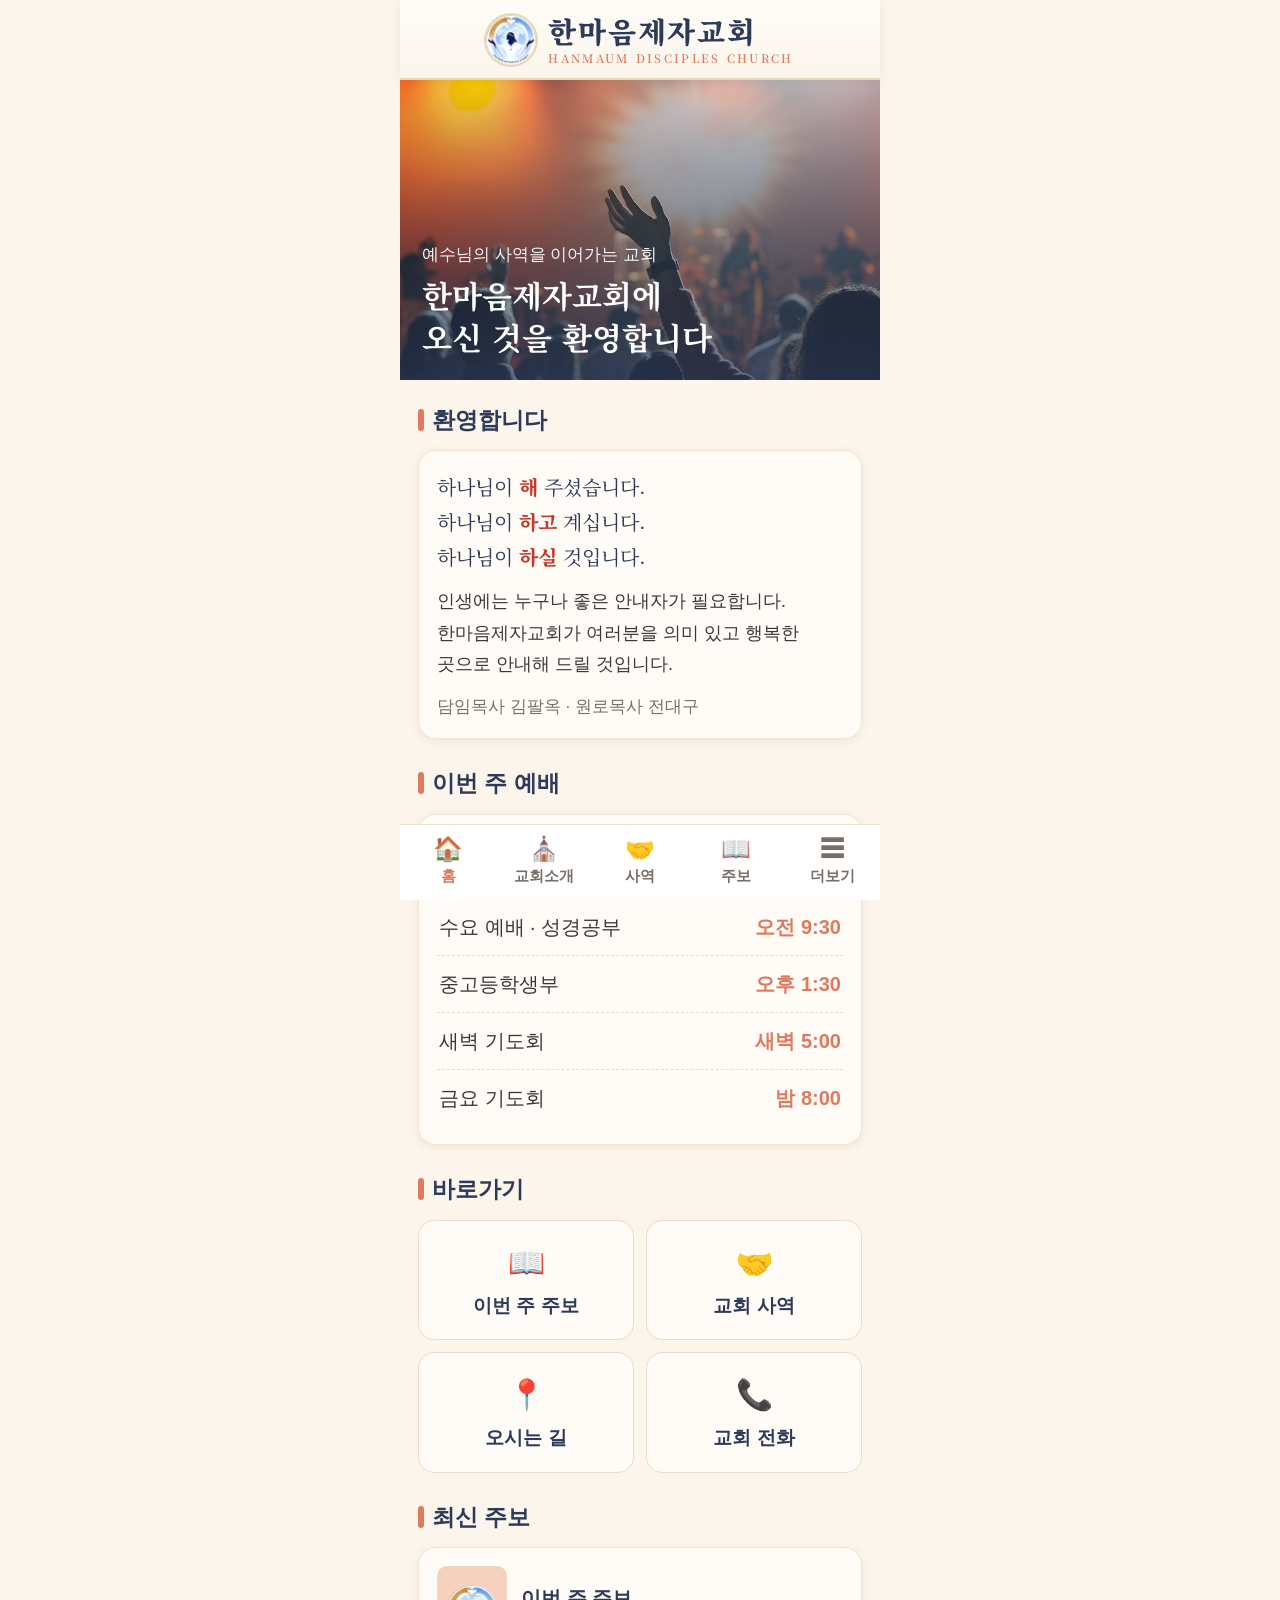
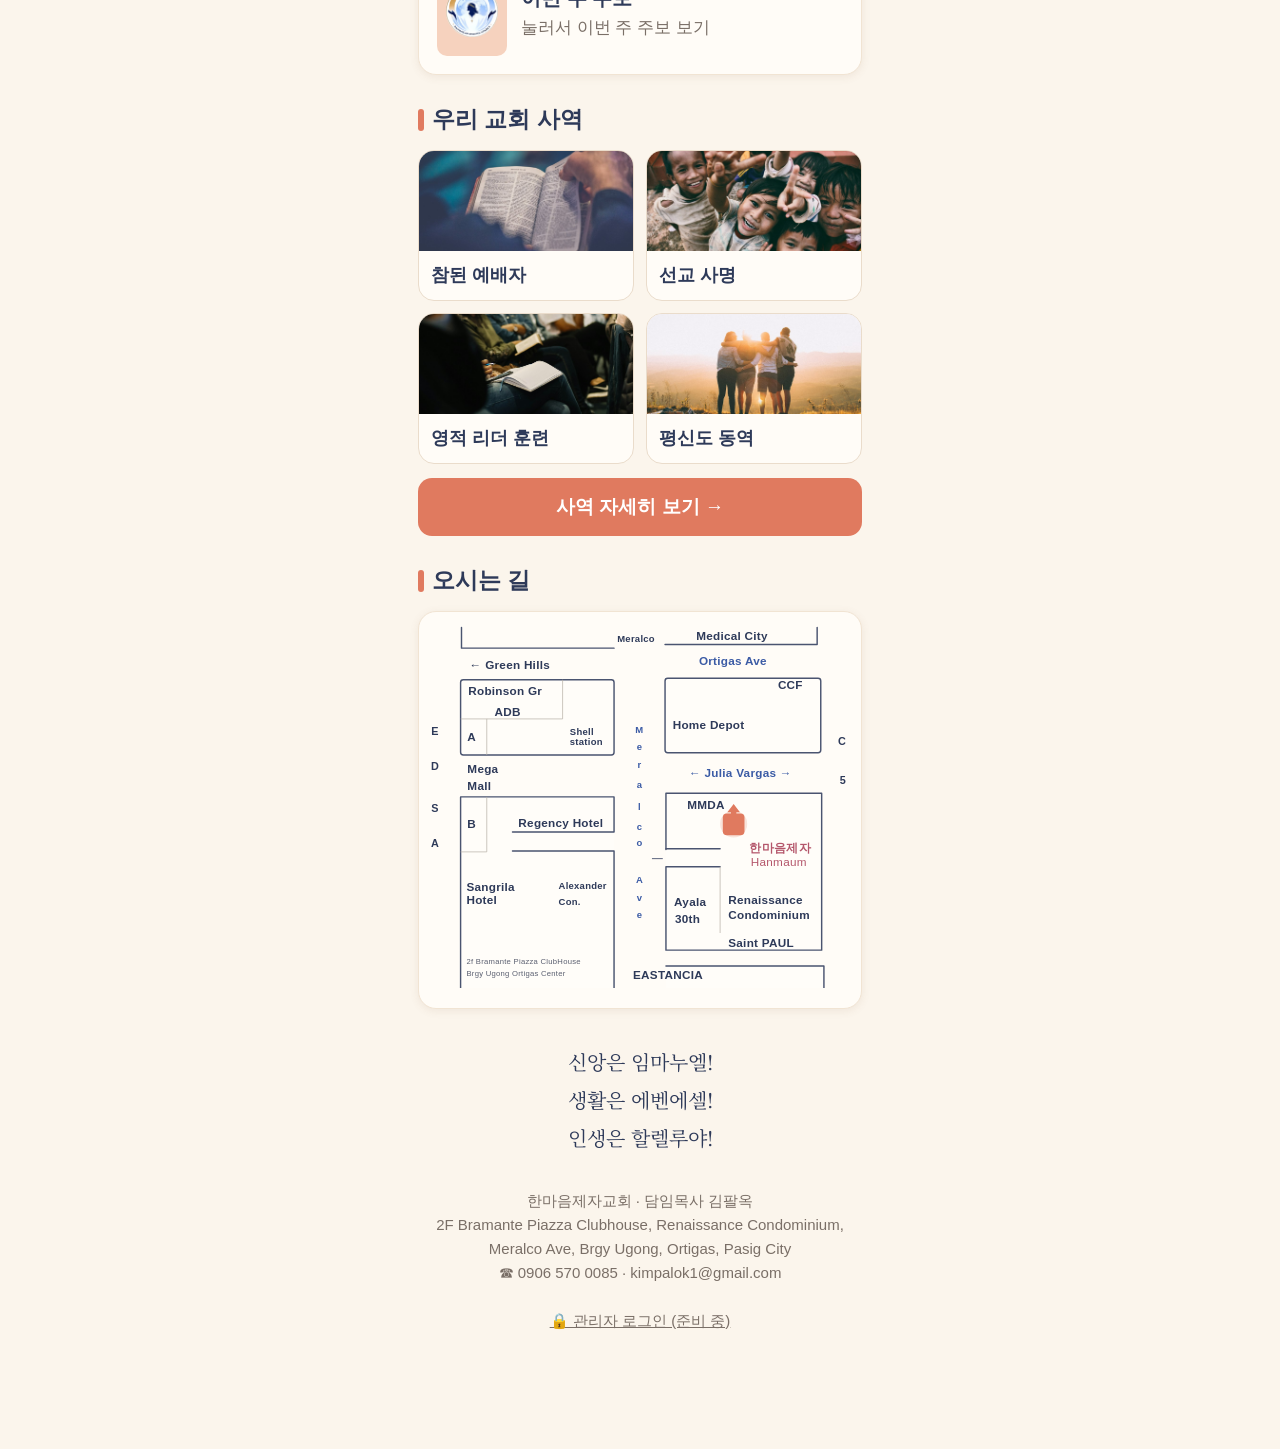
==== index.html @ 730ce9f8 "Refine header title: Noto Serif KR, larger, English subtitle, aligned logo" ====
<!DOCTYPE html><html lang="ko"><head><meta charset="utf-8"><meta name="viewport" content="width=device-width,initial-scale=1"><title>한마음제자교회</title><meta property="og:type" content="website"><meta property="og:title" content="한마음제자교회"><meta property="og:description" content="한마음제자교회 예배·사역 안내 (Ortigas, Pasig City)"><meta property="og:image" content="https://chamegirl0808-maker.github.io/hanmaum-church-app/img/hero.jpg"><meta property="og:url" content="https://chamegirl0808-maker.github.io/hanmaum-church-app/index.html"><link rel="preconnect" href="https://fonts.googleapis.com"><link rel="preconnect" href="https://fonts.gstatic.com" crossorigin><link rel="stylesheet" href="https://fonts.googleapis.com/css2?family=Noto+Serif+KR:wght@600;700;900&display=swap"><link rel="stylesheet" href="style.css"><script src="photos.js"></script></head><body><header class="top"><a class="brand" href="index.html"><img data-photo="logo" alt=""><span class="bt"><b>한마음제자교회</b><small>HANMAUM DISCIPLES CHURCH</small></span></a></header>
<div class="hero" data-photo="hero"><div class="t"><small>예수님의 사역을 이어가는 교회</small><h1 class="serif">한마음제자교회에<br>오신 것을 환영합니다</h1></div></div>
<section id="about"><h2>환영합니다</h2><div class="card vision">
<p class="serif">하나님이 <span class="accent">해</span> 주셨습니다.<br>하나님이 <span class="accent">하고</span> 계십니다.<br>하나님이 <span class="accent">하실</span> 것입니다.</p>
<p style="margin-top:12px;font-size:18px;color:var(--char)">인생에는 누구나 좋은 안내자가 필요합니다. 한마음제자교회가 여러분을 의미 있고 행복한 곳으로 안내해 드릴 것입니다.</p>
<div class="who">담임목사 김팔옥 · 원로목사 전대구</div></div></section>
<section><h2>이번 주 예배</h2><div class="card times">
<div class="row main"><span>주일 낮 예배</span><b>오전 10:50</b></div>
<div class="row"><span>수요 예배 · 성경공부</span><b>오전 9:30</b></div>
<div class="row"><span>중고등학생부</span><b>오후 1:30</b></div>
<div class="row"><span>새벽 기도회</span><b>새벽 5:00</b></div>
<div class="row"><span>금요 기도회</span><b>밤 8:00</b></div></div></section>
<section><h2>바로가기</h2><div class="quick">
<a href="jubo.html"><span>📖</span>이번 주 주보</a><a href="ministry.html"><span>🤝</span>교회 사역</a>
<a href="directions.html"><span>📍</span>오시는 길</a><a href="tel:09065700085"><span>📞</span>교회 전화</a></div></section>
<section id="bulletin"><h2>최신 주보</h2><a class="card bul" href="jubo.html"><div class="ic"><img data-photo="logo" alt=""></div><div>
<h3 id="bulT">이번 주 주보</h3><p id="bulS">눌러서 이번 주 주보 보기</p></div></a></section>
<section><h2>우리 교회 사역</h2><div class="mprev">
<a href="ministry.html#m1"><div class="ph" data-photo="worship"></div><b>참된 예배자</b></a>
<a href="ministry.html#m2"><div class="ph" data-photo="mission"></div><b>선교 사명</b></a>
<a href="ministry.html#m3"><div class="ph" data-photo="leader"></div><b>영적 리더 훈련</b></a>
<a href="ministry.html#m4"><div class="ph" data-photo="together"></div><b>평신도 동역</b></a></div>
<a class="btn" href="ministry.html">사역 자세히 보기 →</a></section>
<section id="map"><h2>오시는 길</h2><div class="card" style="padding:10px"><img data-photo="map" alt="약도" style="width:100%;border-radius:10px"></div></section>
<section><div class="motto serif">신앙은 임마누엘!<br>생활은 에벤에셀!<br>인생은 할렐루야!</div></section>
<div class="foot" id="more">한마음제자교회 · 담임목사 김팔옥<br>2F Bramante Piazza Clubhouse, Renaissance Condominium,<br>Meralco Ave, Brgy Ugong, Ortigas, Pasig City<br>☎ 0906 570 0085 · kimpalok1@gmail.com<br><br><a href="#">🔒 관리자 로그인 (준비 중)</a></div>
<nav class="tab"><a href="index.html" class="on"><span>🏠</span>홈</a><a href="index.html#about" class="A"><span>⛪</span>교회소개</a><a href="ministry.html" class="M"><span>🤝</span>사역</a><a href="jubo.html" class="B"><span>📖</span>주보</a><a href="#more" class="X"><span>☰</span>더보기</a></nav>
<script src="jubo-loader.js"></script><script>loadLatestJubo().then(function(r){document.getElementById("bulT").textContent=juboTitle(r.date);var o=(r.jubo.order||[]).filter(function(x){return x.name=="설교"})[0],t=o&&juboClean(o.mid);document.getElementById("bulS").textContent=(r.jubo.issue||"")+(t?" · 설교: "+t:"");}).catch(function(){});</script>
</body></html>
---- style.css ----
:root{--cream:#FBF5EC;--cream2:#F6EBDD;--card:#FFFCF7;--peach:#F6D2BE;--peach-l:#FCE9DE;--coral:#E07A5F;--gold:#C29D5F;--gold-l:#E8D6B4;--navy:#2E3A59;--char:#3D3836;--mute:#7A6F67;--line:#EADCCB}
*{box-sizing:border-box;margin:0;padding:0}
body{font-family:'Pretendard','Noto Sans KR','Noto Sans CJK KR',sans-serif;background:var(--cream);color:var(--char);font-size:19px;line-height:1.6;word-break:keep-all;max-width:480px;margin:0 auto;padding-bottom:96px}
.serif{font-family:'Noto Serif KR','Noto Serif CJK KR',serif}
header.top{display:flex;align-items:center;justify-content:center;padding:14px 16px 12px;background:linear-gradient(180deg,#FFFCF7,var(--cream));position:sticky;top:0;z-index:5;border-bottom:2px solid var(--gold-l);box-shadow:0 2px 10px rgba(46,58,89,.07)}
header.top .brand{display:flex;align-items:center;gap:12px;text-decoration:none;color:inherit}
header.top img{width:50px;height:50px;flex:none;border-radius:50%;background:#fff;box-shadow:0 0 0 2px var(--gold-l)}
header.top .bt{display:flex;flex-direction:column;line-height:1.15}
header.top b{font-size:29px;font-weight:900;color:var(--navy);font-family:'Noto Serif KR','Noto Serif CJK KR',serif;letter-spacing:.06em;text-shadow:0 1px 0 #fff}
header.top small{margin-top:5px;font-size:11.5px;font-weight:600;letter-spacing:.2em;color:var(--coral);font-family:'Noto Serif KR',serif;white-space:nowrap}
.hero{height:300px;background-size:cover;background-position:center;position:relative}
.hero:after{content:"";position:absolute;inset:0;background:linear-gradient(180deg,rgba(46,58,89,.05),rgba(46,58,89,.72))}
.hero .t{position:absolute;left:22px;right:22px;bottom:22px;color:#fff;z-index:1}
.hero .t small{font-size:17px;opacity:.95}
.hero .t h1{font-size:31px;line-height:1.35;margin-top:4px}
section{padding:22px 18px 4px}
h2{font-size:23px;color:var(--navy);margin-bottom:12px;display:flex;align-items:center;gap:8px}
h2:before{content:"";width:6px;height:22px;border-radius:3px;background:var(--coral)}
.card{background:var(--card);border:1px solid #F1E4D3;border-radius:18px;box-shadow:0 2px 8px rgba(140,100,70,.10);padding:18px}
.vision p{font-size:20px;line-height:1.75;color:var(--navy)}
.vision .who{margin-top:12px;font-size:17px;color:var(--mute)}
.times .row{display:flex;justify-content:space-between;padding:12px 2px;border-bottom:1px dashed var(--line);font-size:20px}
.times .row:last-child{border:0}.times .row b{color:var(--coral)}
.times .main{background:var(--peach-l);border-radius:12px;padding:14px;margin:-4px -4px 6px;font-size:22px}
.quick{display:grid;grid-template-columns:1fr 1fr;gap:12px}
.quick a{background:var(--card);border:1px solid var(--line);border-radius:16px;padding:18px 10px;text-align:center;text-decoration:none;color:var(--navy);font-size:19px;font-weight:700}
.quick a span{display:block;font-size:30px;margin-bottom:4px}
.bul{display:flex;gap:14px;align-items:center;text-decoration:none;color:inherit}
.bul .ic{width:70px;height:90px;border-radius:10px;background:var(--peach);display:flex;align-items:center;justify-content:center;flex-shrink:0}
.bul .ic img{width:52px}
.bul h3{font-size:20px;color:var(--navy)} .bul p{font-size:17px;color:var(--mute)}
.mprev{display:grid;grid-template-columns:1fr 1fr;gap:12px}
.mprev a{border-radius:16px;overflow:hidden;background:var(--card);border:1px solid var(--line);text-decoration:none;color:var(--navy)}
.mprev .ph{height:100px;background-size:cover;background-position:center}
.mprev b{display:block;padding:10px 12px;font-size:18px}
.btn{display:block;text-align:center;margin-top:14px;padding:14px;border-radius:14px;background:var(--coral);color:#fff;text-decoration:none;font-weight:700;font-size:19px}
.mcard{padding:0;overflow:hidden;margin-bottom:18px}
.mcard .ph{height:190px;background-size:cover;background-position:center}
.mcard .bd{padding:18px}
.mcard .no{color:var(--coral);font-weight:700;font-size:16px;letter-spacing:.08em}
.mcard h3{font-size:24px;color:var(--navy);margin:2px 0 4px}
.mcard .verse{font-size:16px;color:var(--gold);font-weight:700}
.mcard p{margin-top:10px;font-size:19px}
.tags{display:flex;flex-wrap:wrap;gap:8px;margin-top:12px}
.tags span{background:var(--peach-l);color:#B5563D;border:1px solid var(--peach);border-radius:30px;padding:5px 14px;font-size:17px;font-weight:700}
.motto{text-align:center;color:var(--navy);font-size:20px;line-height:1.9;padding:8px 0}
.foot{padding:20px 18px;text-align:center;font-size:15px;color:var(--mute)}
.foot a{color:var(--mute)}
nav.tab{position:fixed;bottom:0;left:50%;transform:translateX(-50%);width:100%;max-width:480px;display:flex;background:#fff;border-top:1px solid var(--line);padding:8px 0 12px;z-index:9}
nav.tab a{flex:1;text-align:center;text-decoration:none;color:var(--mute);font-size:15px;font-weight:700}
nav.tab a span{display:block;font-size:24px;line-height:1.3}
nav.tab a.on{color:var(--coral)}

.accent{color:#c0392b;font-weight:800}
.tags .chip{display:inline-flex;align-items:center;gap:6px;background:var(--peach-l);color:#A84A32;border:1.5px solid var(--coral);border-radius:30px;padding:9px 14px 9px 16px;font-size:18px;font-weight:700;text-decoration:none;box-shadow:0 2px 0 rgba(224,122,95,.25);min-height:44px}
.tags .chip i{font-style:normal;font-size:22px;line-height:1;color:var(--coral)}
.tags .chip:active{background:var(--peach)}
.phero{height:250px;background-size:cover;background-position:center}
.pdet{padding:18px}
.pdet h1{font-size:30px;color:var(--navy);margin:4px 0 14px;line-height:1.3}
.pmin{display:inline-block;color:var(--coral);font-weight:700;font-size:17px;text-decoration:none}
.pdet .card{margin-bottom:14px}.pdet .card p{font-size:20px;line-height:1.75}
.pnote{margin-top:12px;padding-top:12px;border-top:1px dashed var(--line);font-size:18px!important;color:var(--mute)}
.pverse{display:flex;justify-content:space-between;align-items:center;background:var(--peach-l)!important}.pverse b{color:var(--navy)}.pverse span{color:var(--gold);font-weight:700;font-size:19px}
.gal{display:grid;grid-template-columns:1fr 1fr;gap:10px;margin-bottom:16px}.gal img{width:100%;height:140px;object-fit:cover;border-radius:14px}
.back{display:inline-block;color:var(--navy);font-weight:700;font-size:18px;text-decoration:none;padding:8px 0;margin-bottom:6px}
.back.big,.gmap{display:block;text-align:center;background:var(--coral);color:#fff;border-radius:16px;padding:16px;font-size:20px;font-weight:700;text-decoration:none;margin:10px 0}
.gmap.tel{background:var(--navy)}
.addr b{color:var(--coral)}.addr p{font-size:18px;margin-top:4px}
.gframe{width:100%;height:260px;border:0;border-radius:16px;margin:6px 0}
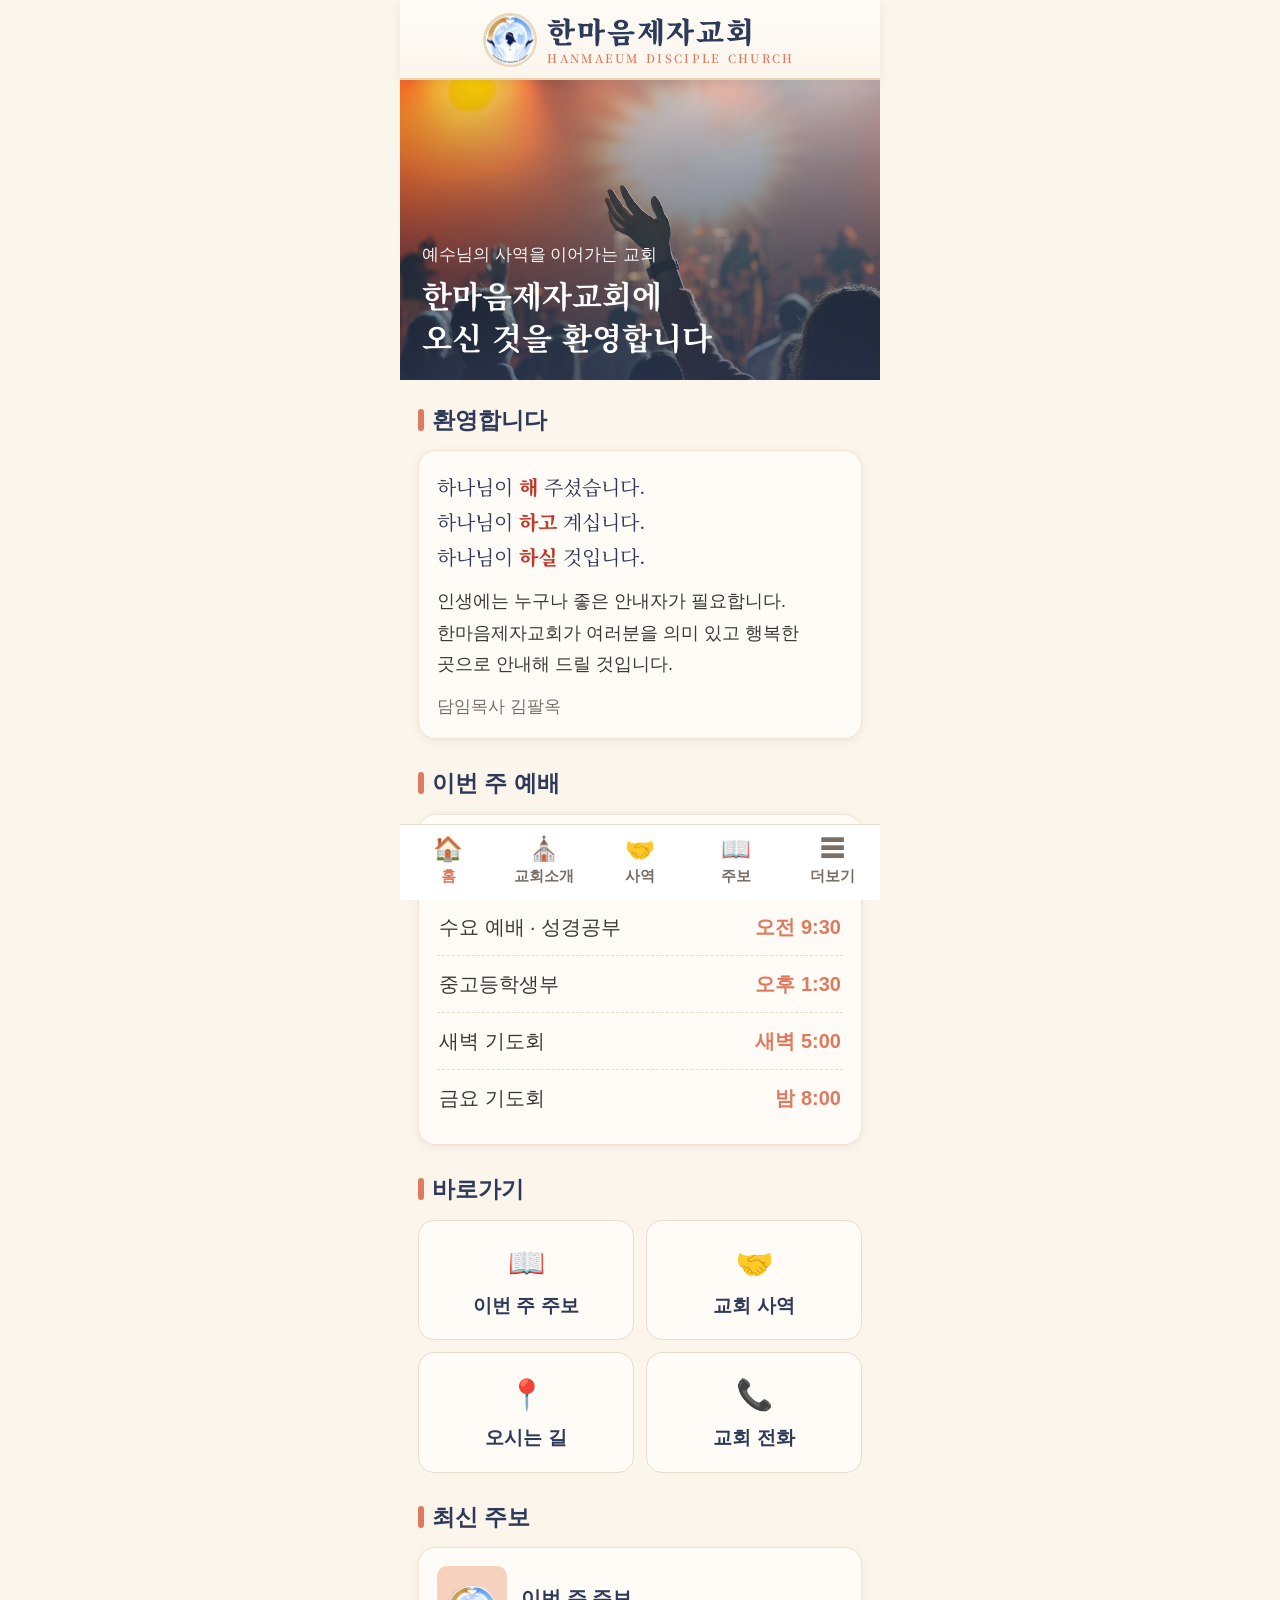
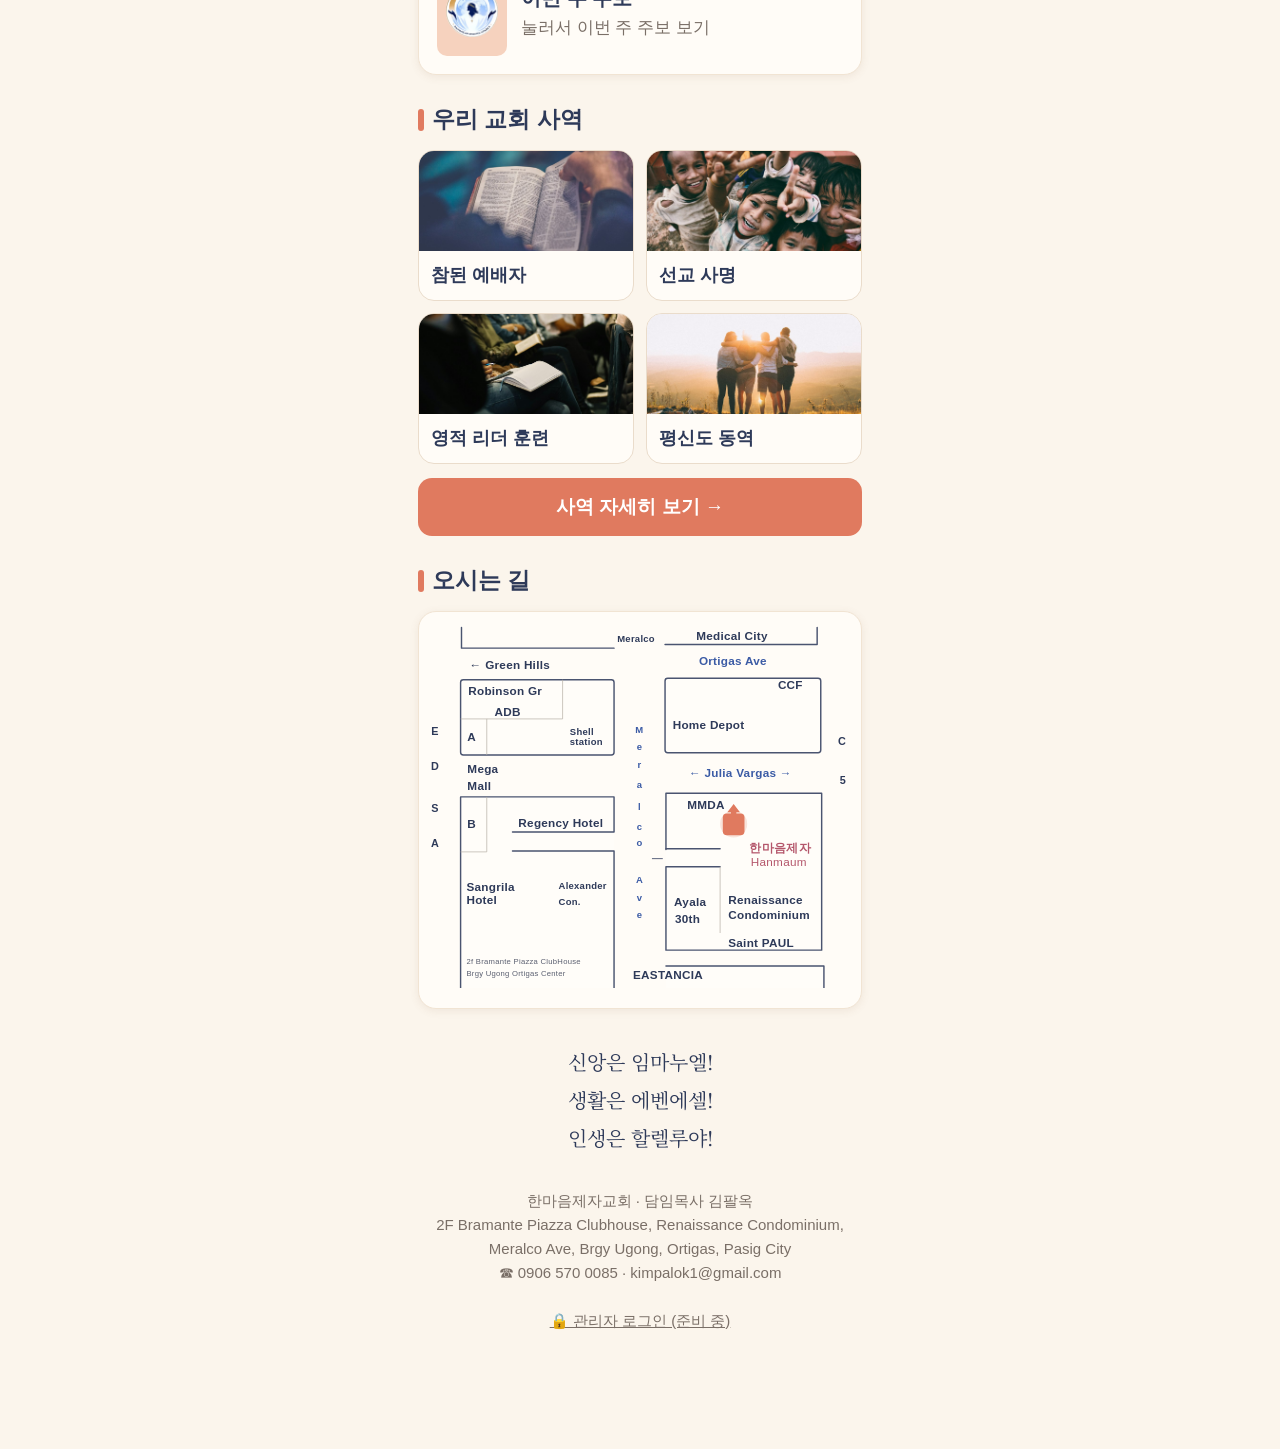
==== commit 60d5bfe1: "오시는 길: 주보 약도·주소·차량 운행 반영, 영문 교회명 주보와 통일, 원로목사 표시 제거" ====
--- a/index.html
+++ b/index.html
@@ -1,9 +1,9 @@
-<!DOCTYPE html><html lang="ko"><head><meta charset="utf-8"><meta name="viewport" content="width=device-width,initial-scale=1"><title>한마음제자교회</title><meta property="og:type" content="website"><meta property="og:title" content="한마음제자교회"><meta property="og:description" content="한마음제자교회 예배·사역 안내 (Ortigas, Pasig City)"><meta property="og:image" content="https://chamegirl0808-maker.github.io/hanmaum-church-app/img/hero.jpg"><meta property="og:url" content="https://chamegirl0808-maker.github.io/hanmaum-church-app/index.html"><link rel="preconnect" href="https://fonts.googleapis.com"><link rel="preconnect" href="https://fonts.gstatic.com" crossorigin><link rel="stylesheet" href="https://fonts.googleapis.com/css2?family=Noto+Serif+KR:wght@600;700;900&display=swap"><link rel="stylesheet" href="style.css"><script src="photos.js"></script></head><body><header class="top"><a class="brand" href="index.html"><img data-photo="logo" alt=""><span class="bt"><b>한마음제자교회</b><small>HANMAUM DISCIPLES CHURCH</small></span></a></header>
+<!DOCTYPE html><html lang="ko"><head><meta charset="utf-8"><meta name="viewport" content="width=device-width,initial-scale=1"><title>한마음제자교회</title><meta property="og:type" content="website"><meta property="og:title" content="한마음제자교회"><meta property="og:description" content="한마음제자교회 예배·사역 안내 (Ortigas, Pasig City)"><meta property="og:image" content="https://chamegirl0808-maker.github.io/hanmaum-church-app/img/hero.jpg"><meta property="og:url" content="https://chamegirl0808-maker.github.io/hanmaum-church-app/index.html"><link rel="preconnect" href="https://fonts.googleapis.com"><link rel="preconnect" href="https://fonts.gstatic.com" crossorigin><link rel="stylesheet" href="https://fonts.googleapis.com/css2?family=Noto+Serif+KR:wght@600;700;900&display=swap"><link rel="stylesheet" href="style.css"><script src="photos.js"></script></head><body><header class="top"><a class="brand" href="index.html"><img data-photo="logo" alt=""><span class="bt"><b>한마음제자교회</b><small>HANMAEUM DISCIPLE CHURCH</small></span></a></header>
 <div class="hero" data-photo="hero"><div class="t"><small>예수님의 사역을 이어가는 교회</small><h1 class="serif">한마음제자교회에<br>오신 것을 환영합니다</h1></div></div>
 <section id="about"><h2>환영합니다</h2><div class="card vision">
 <p class="serif">하나님이 <span class="accent">해</span> 주셨습니다.<br>하나님이 <span class="accent">하고</span> 계십니다.<br>하나님이 <span class="accent">하실</span> 것입니다.</p>
 <p style="margin-top:12px;font-size:18px;color:var(--char)">인생에는 누구나 좋은 안내자가 필요합니다. 한마음제자교회가 여러분을 의미 있고 행복한 곳으로 안내해 드릴 것입니다.</p>
-<div class="who">담임목사 김팔옥 · 원로목사 전대구</div></div></section>
+<div class="who">담임목사 김팔옥</div></div></section>
 <section><h2>이번 주 예배</h2><div class="card times">
 <div class="row main"><span>주일 낮 예배</span><b>오전 10:50</b></div>
 <div class="row"><span>수요 예배 · 성경공부</span><b>오전 9:30</b></div>
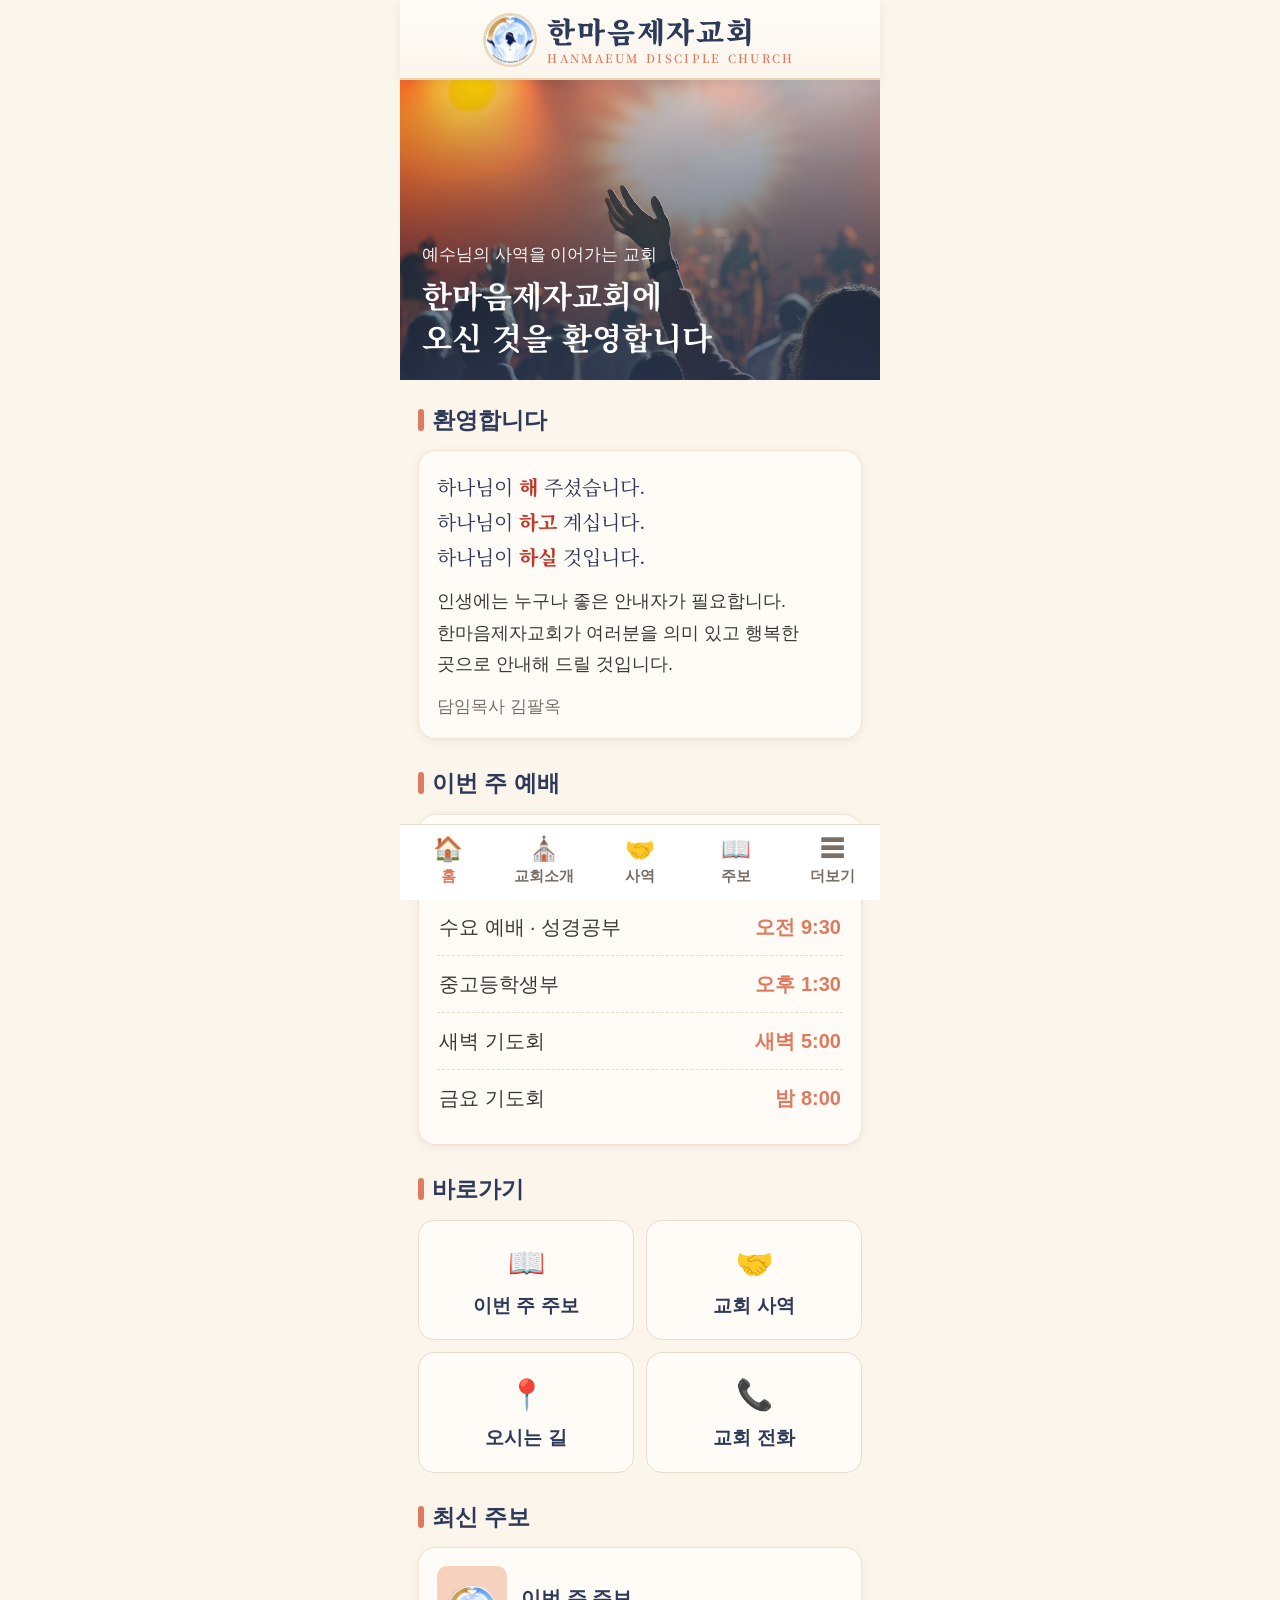
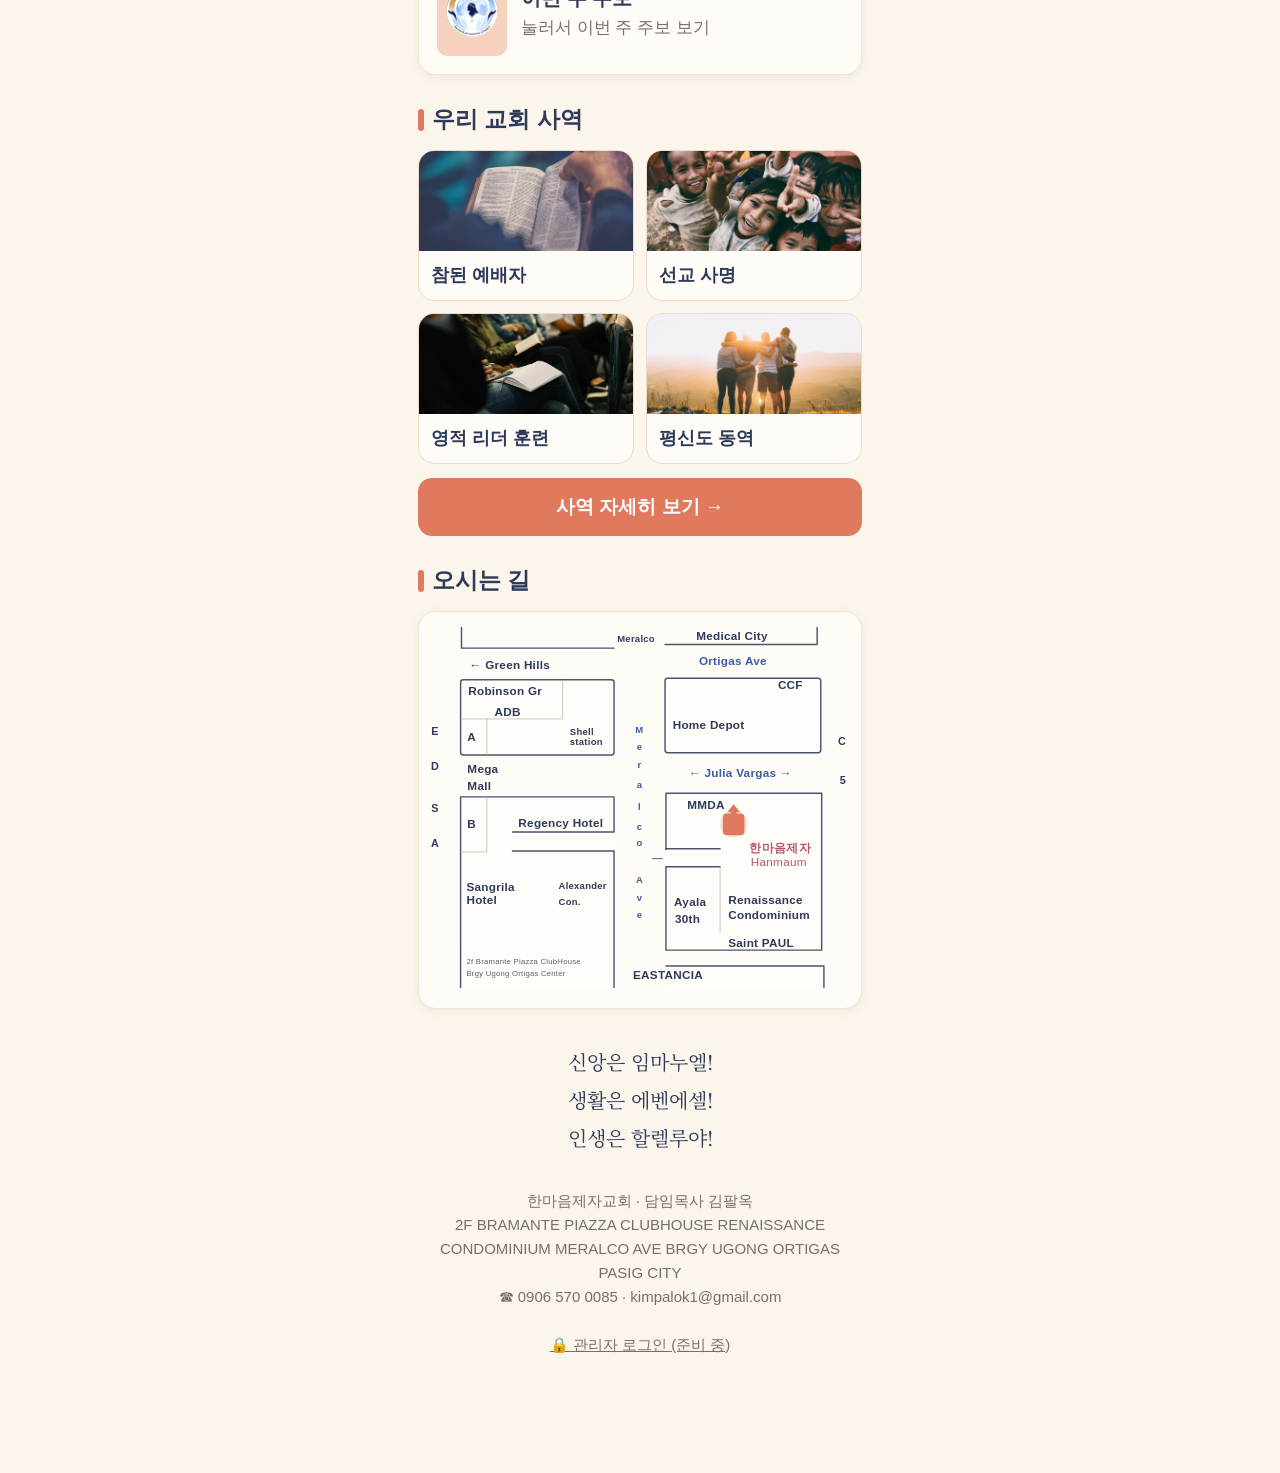
==== commit dc07c69f: "주소 고정: 주보 church.js 주소 전환 로직 제거, 푸터 주소 원문 그대로" ====
--- a/index.html
+++ b/index.html
@@ -23,7 +23,7 @@
 <a class="btn" href="ministry.html">사역 자세히 보기 →</a></section>
 <section id="map"><h2>오시는 길</h2><div class="card" style="padding:10px"><img data-photo="map" alt="약도" style="width:100%;border-radius:10px"></div></section>
 <section><div class="motto serif">신앙은 임마누엘!<br>생활은 에벤에셀!<br>인생은 할렐루야!</div></section>
-<div class="foot" id="more">한마음제자교회 · 담임목사 김팔옥<br>2F Bramante Piazza Clubhouse, Renaissance Condominium,<br>Meralco Ave, Brgy Ugong, Ortigas, Pasig City<br>☎ 0906 570 0085 · kimpalok1@gmail.com<br><br><a href="#">🔒 관리자 로그인 (준비 중)</a></div>
+<div class="foot" id="more">한마음제자교회 · 담임목사 김팔옥<br>2F BRAMANTE PIAZZA CLUBHOUSE RENAISSANCE CONDOMINIUM MERALCO AVE BRGY UGONG ORTIGAS PASIG CITY<br>☎ 0906 570 0085 · kimpalok1@gmail.com<br><br><a href="#">🔒 관리자 로그인 (준비 중)</a></div>
 <nav class="tab"><a href="index.html" class="on"><span>🏠</span>홈</a><a href="index.html#about" class="A"><span>⛪</span>교회소개</a><a href="ministry.html" class="M"><span>🤝</span>사역</a><a href="jubo.html" class="B"><span>📖</span>주보</a><a href="#more" class="X"><span>☰</span>더보기</a></nav>
 <script src="jubo-loader.js"></script><script>loadLatestJubo().then(function(r){document.getElementById("bulT").textContent=juboTitle(r.date);var o=(r.jubo.order||[]).filter(function(x){return x.name=="설교"})[0],t=o&&juboClean(o.mid);document.getElementById("bulS").textContent=(r.jubo.issue||"")+(t?" · 설교: "+t:"");}).catch(function(){});</script>
 </body></html>
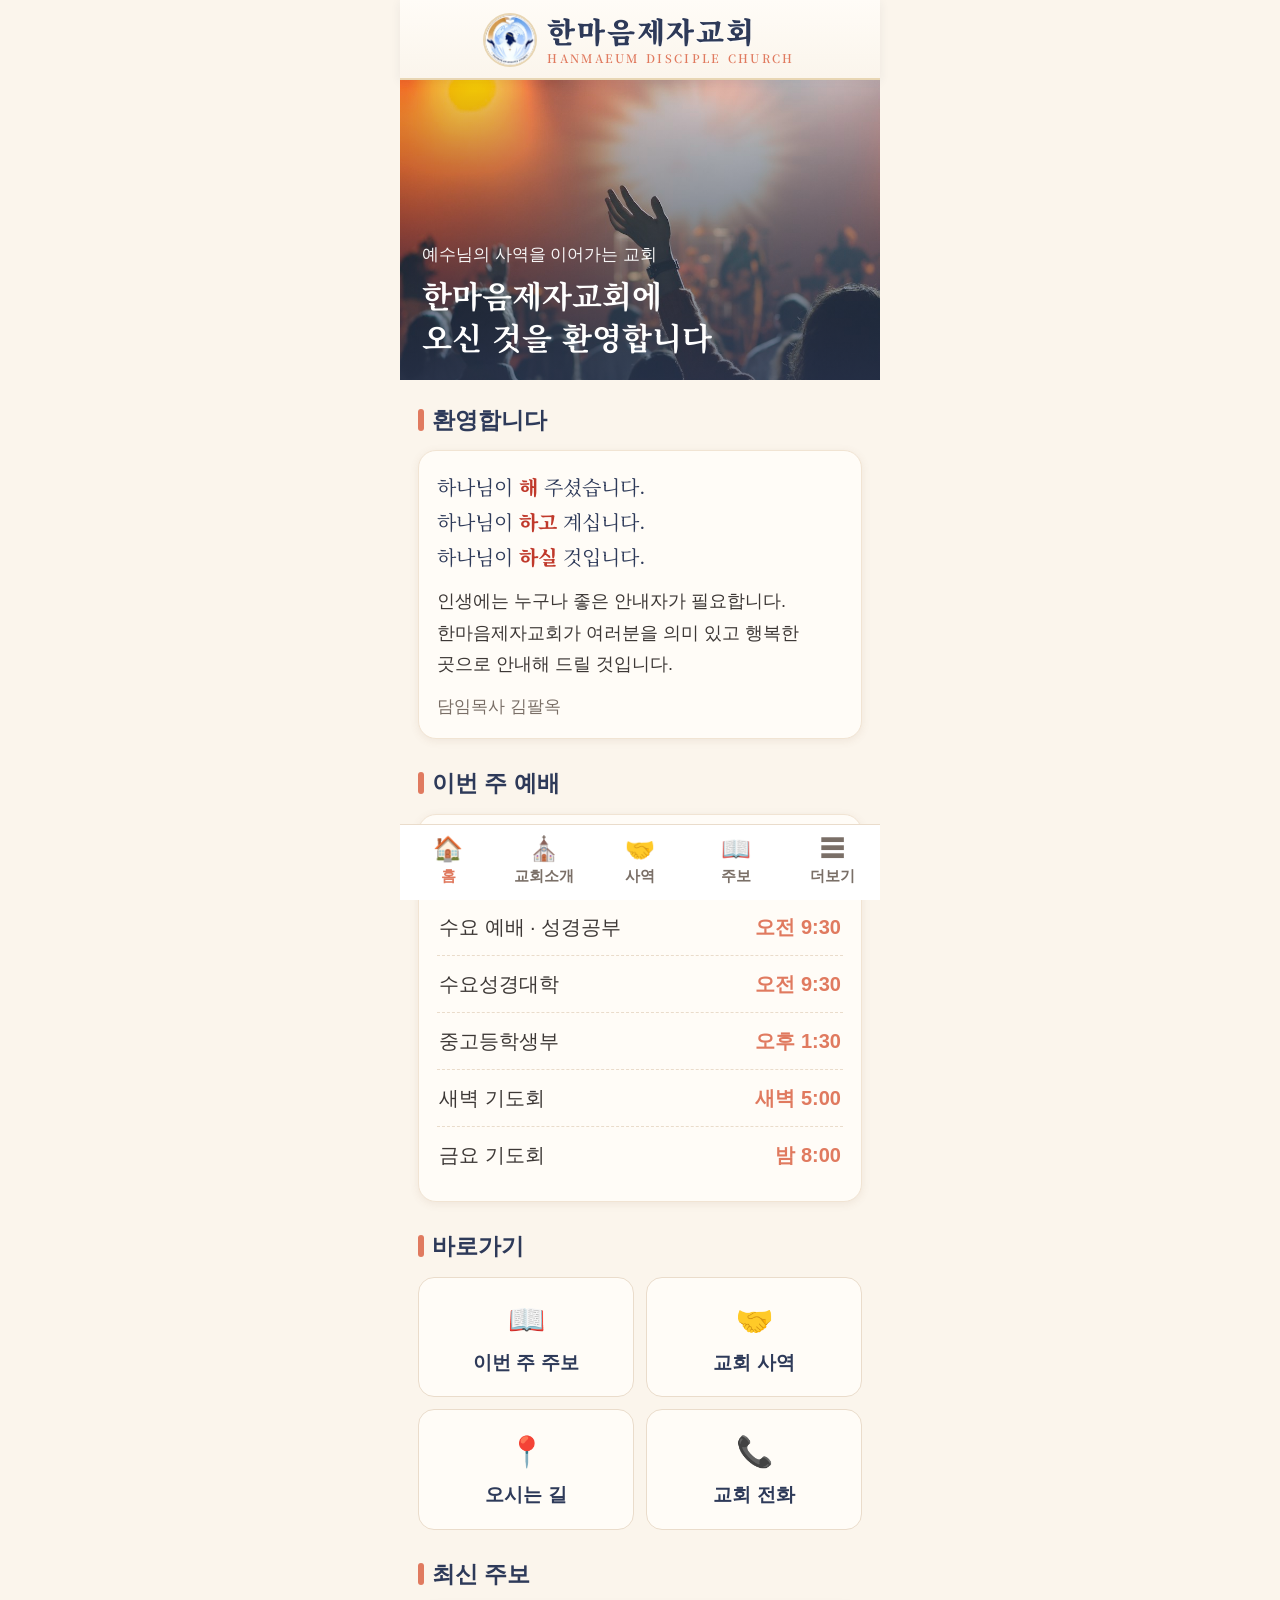
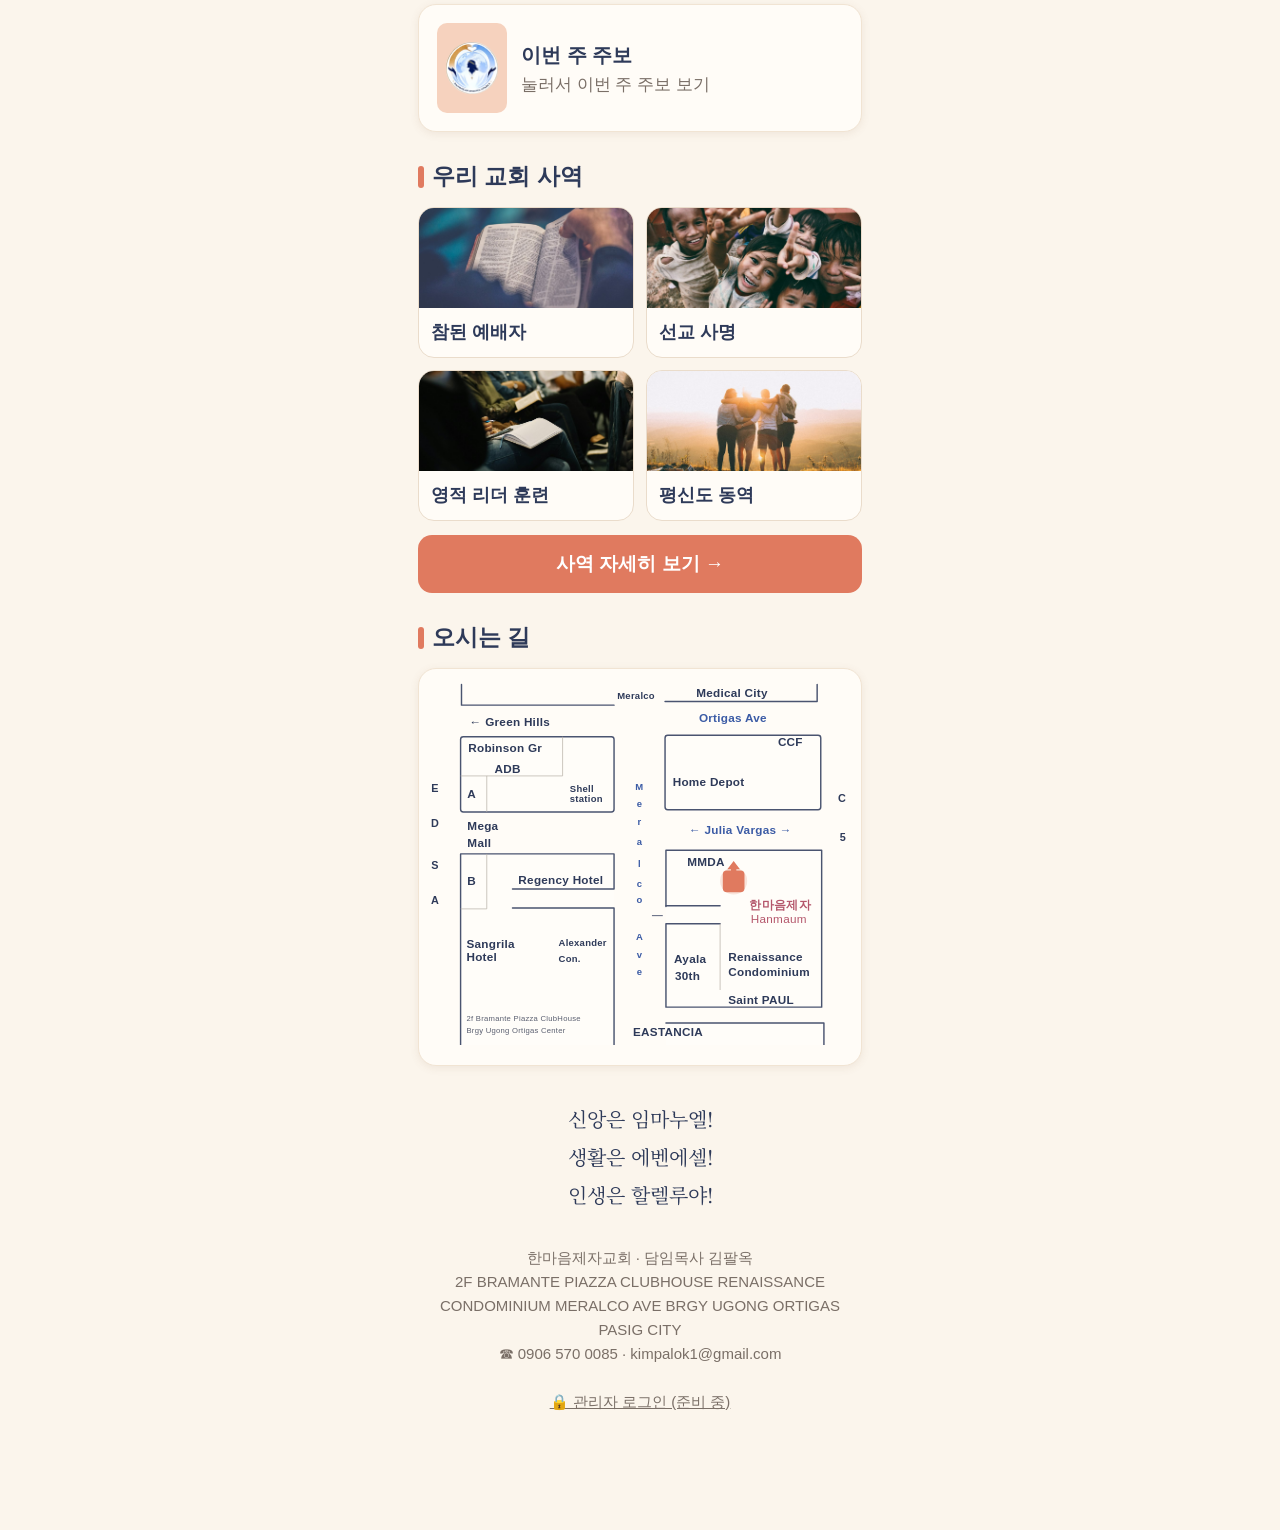
==== commit 637e2bb0: "홈 예배시간: 수요성경대학 오전 9:30 추가" ====
--- a/index.html
+++ b/index.html
@@ -7,6 +7,7 @@
 <section><h2>이번 주 예배</h2><div class="card times">
 <div class="row main"><span>주일 낮 예배</span><b>오전 10:50</b></div>
 <div class="row"><span>수요 예배 · 성경공부</span><b>오전 9:30</b></div>
+<div class="row"><span>수요성경대학</span><b>오전 9:30</b></div>
 <div class="row"><span>중고등학생부</span><b>오후 1:30</b></div>
 <div class="row"><span>새벽 기도회</span><b>새벽 5:00</b></div>
 <div class="row"><span>금요 기도회</span><b>밤 8:00</b></div></div></section>
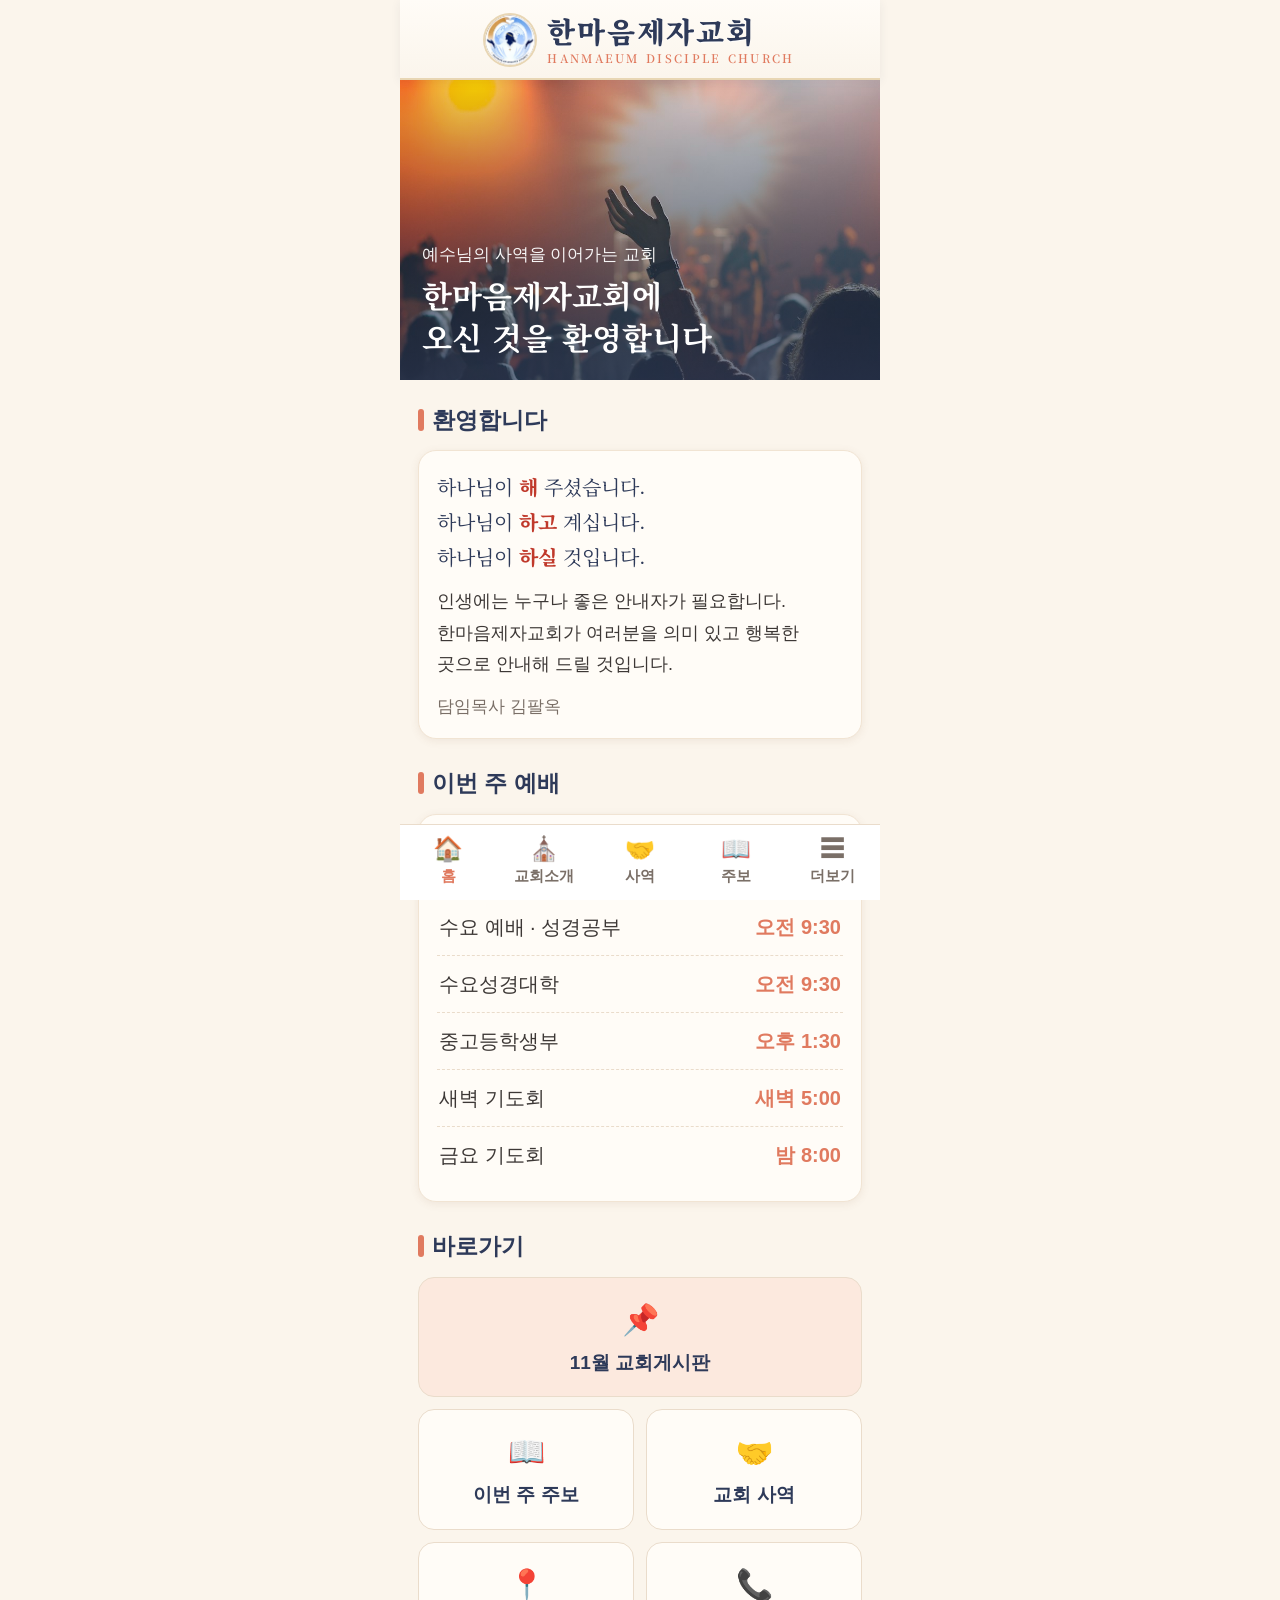
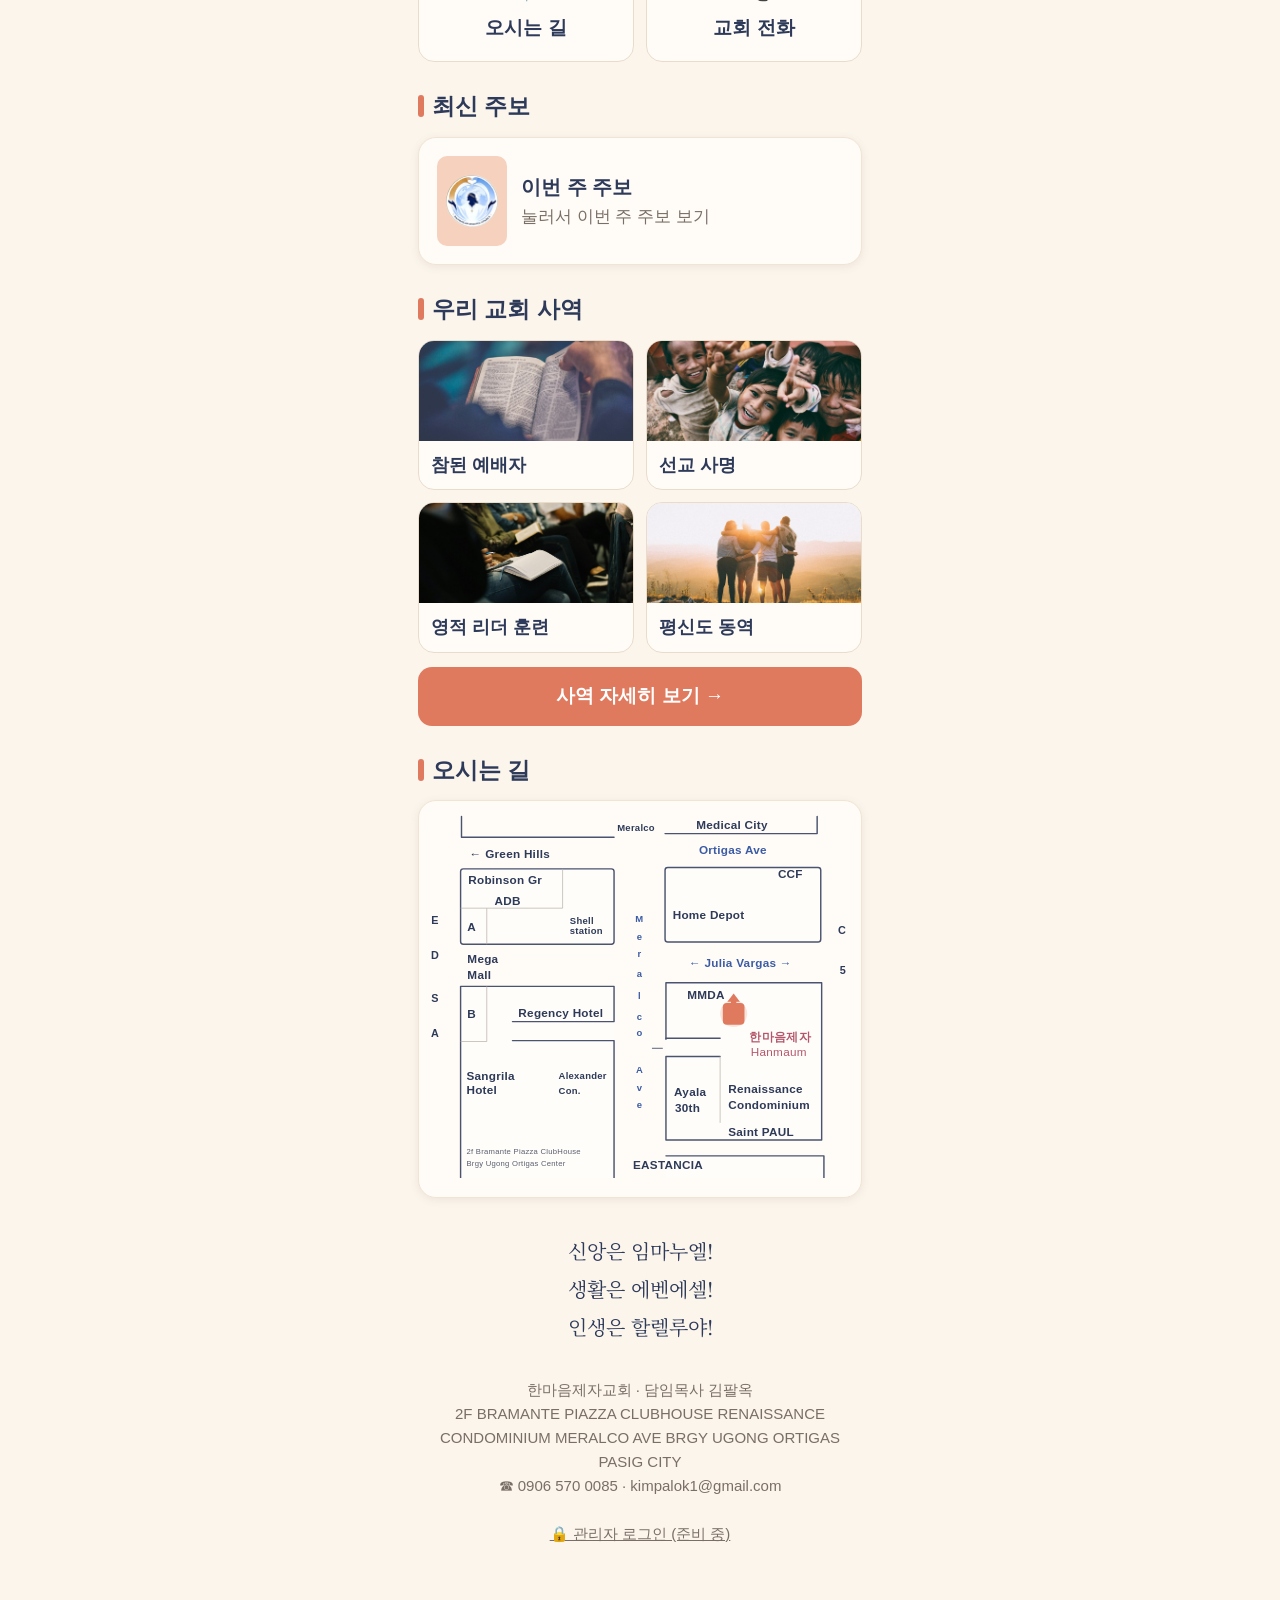
==== commit b1b5648e: "11월 교회게시판(board.html, board.js) 추가, 홈 바로가기 버튼" ====
--- a/index.html
+++ b/index.html
@@ -11,7 +11,7 @@
 <div class="row"><span>중고등학생부</span><b>오후 1:30</b></div>
 <div class="row"><span>새벽 기도회</span><b>새벽 5:00</b></div>
 <div class="row"><span>금요 기도회</span><b>밤 8:00</b></div></div></section>
-<section><h2>바로가기</h2><div class="quick">
+<section><h2>바로가기</h2><div class="quick"><a href="board.html" style="grid-column:span 2;background:var(--peach-l)"><span>📌</span>11월 교회게시판</a>
 <a href="jubo.html"><span>📖</span>이번 주 주보</a><a href="ministry.html"><span>🤝</span>교회 사역</a>
 <a href="directions.html"><span>📍</span>오시는 길</a><a href="tel:09065700085"><span>📞</span>교회 전화</a></div></section>
 <section id="bulletin"><h2>최신 주보</h2><a class="card bul" href="jubo.html"><div class="ic"><img data-photo="logo" alt=""></div><div>
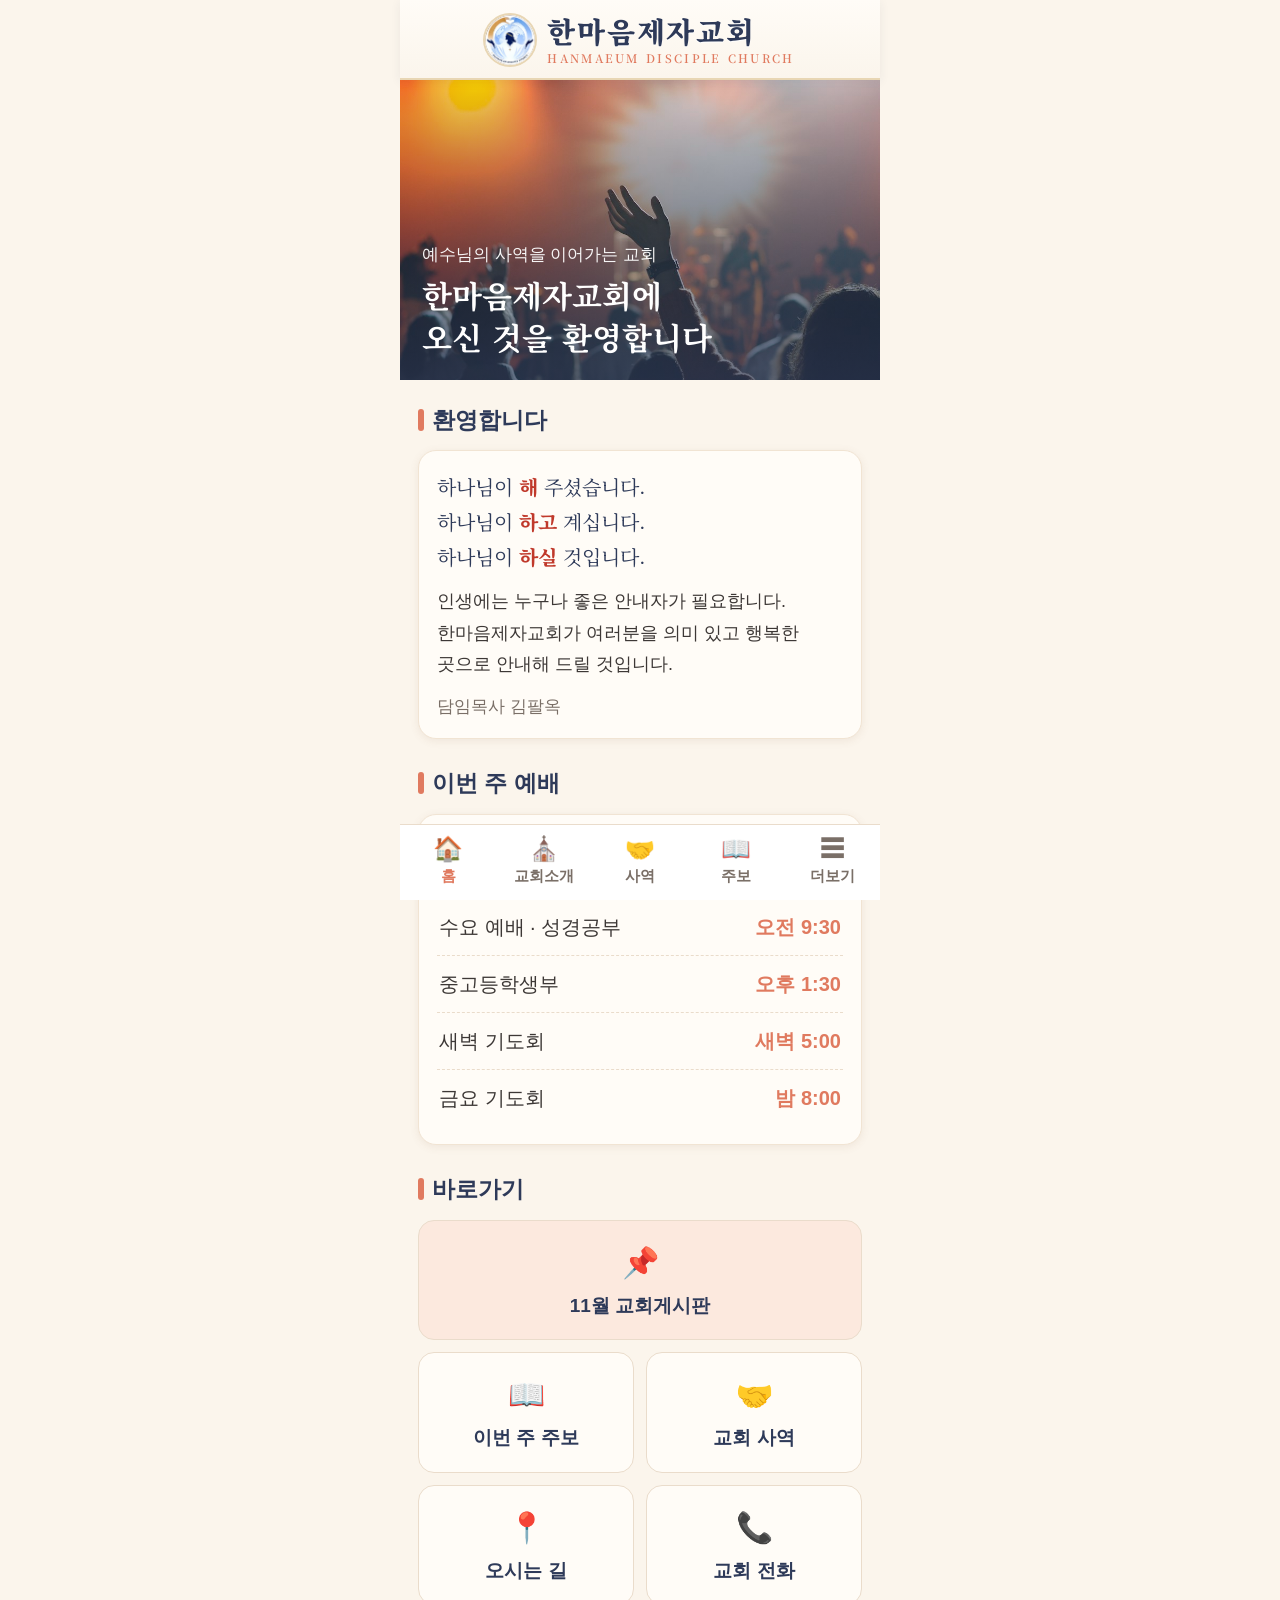
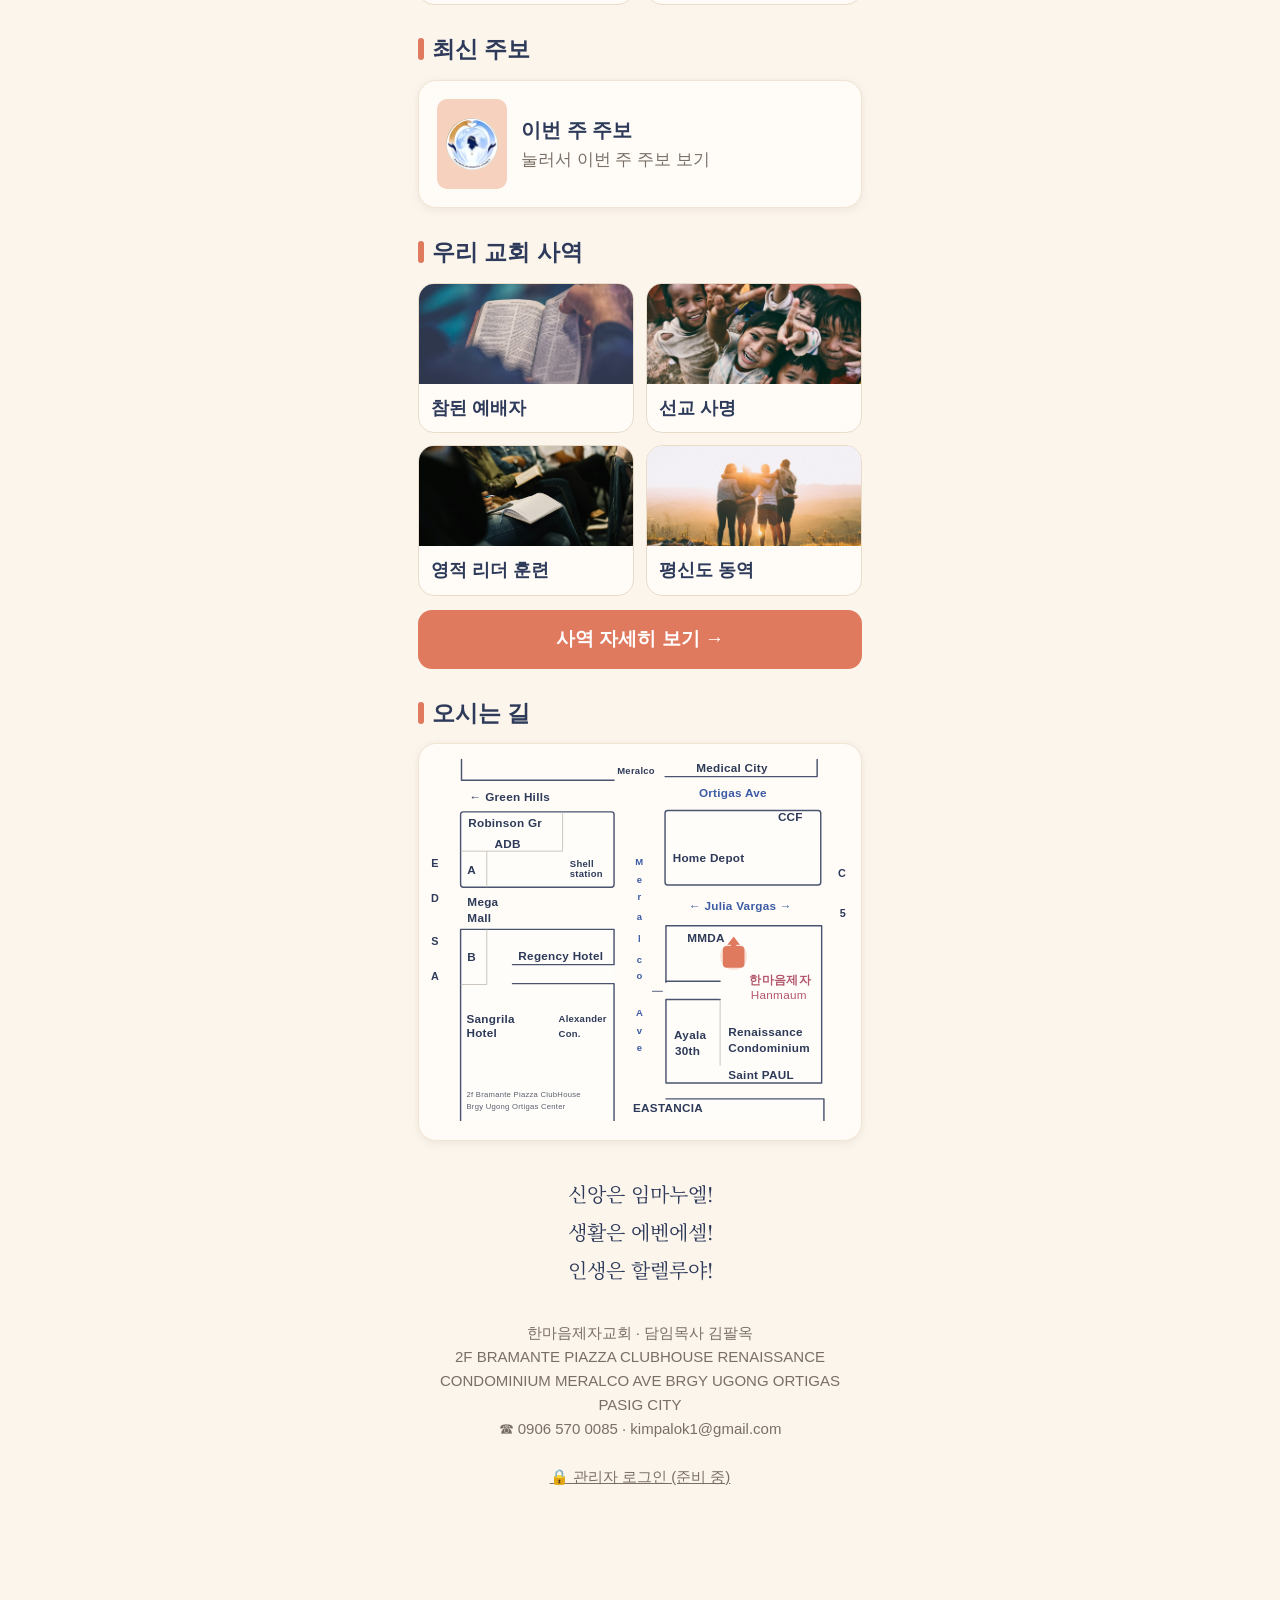
==== commit 20a8e5cb: "홈 예배시간: 수요성경대학 행 제거" ====
--- a/index.html
+++ b/index.html
@@ -7,7 +7,6 @@
 <section><h2>이번 주 예배</h2><div class="card times">
 <div class="row main"><span>주일 낮 예배</span><b>오전 10:50</b></div>
 <div class="row"><span>수요 예배 · 성경공부</span><b>오전 9:30</b></div>
-<div class="row"><span>수요성경대학</span><b>오전 9:30</b></div>
 <div class="row"><span>중고등학생부</span><b>오후 1:30</b></div>
 <div class="row"><span>새벽 기도회</span><b>새벽 5:00</b></div>
 <div class="row"><span>금요 기도회</span><b>밤 8:00</b></div></div></section>
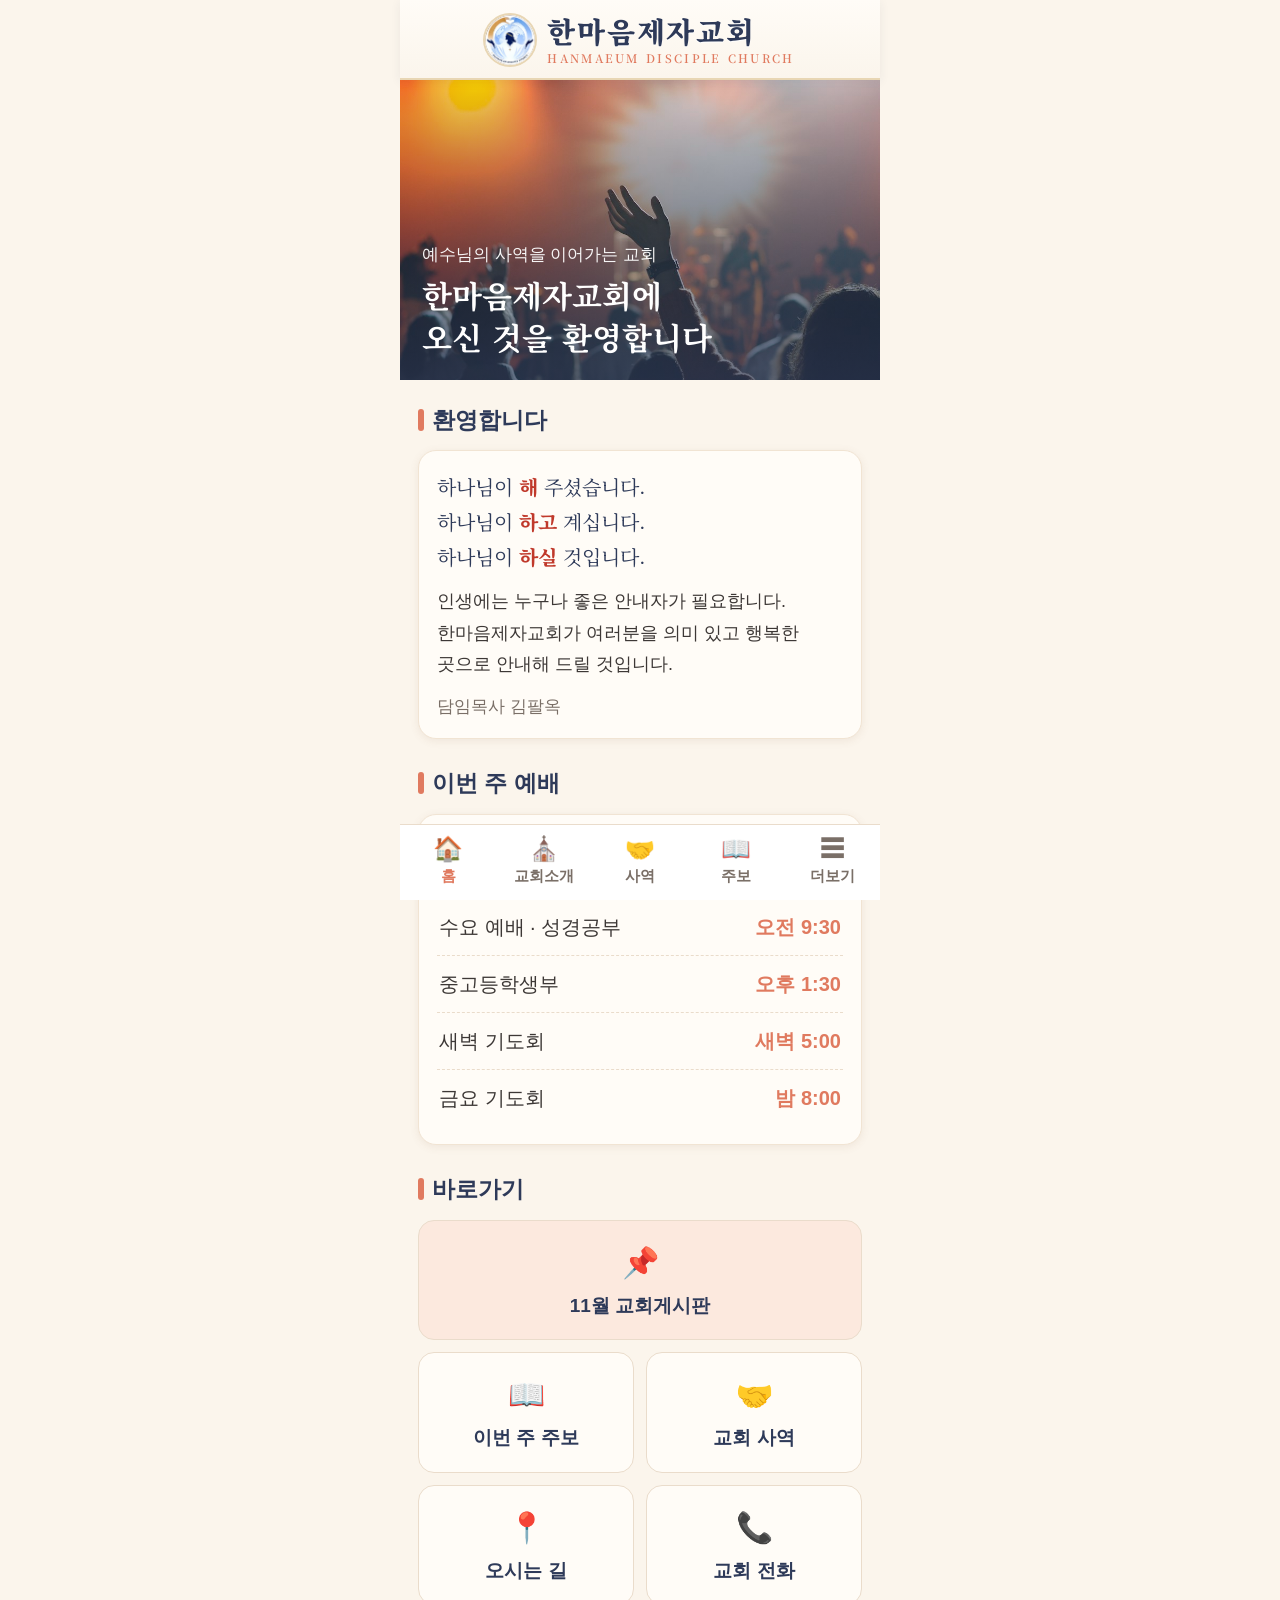
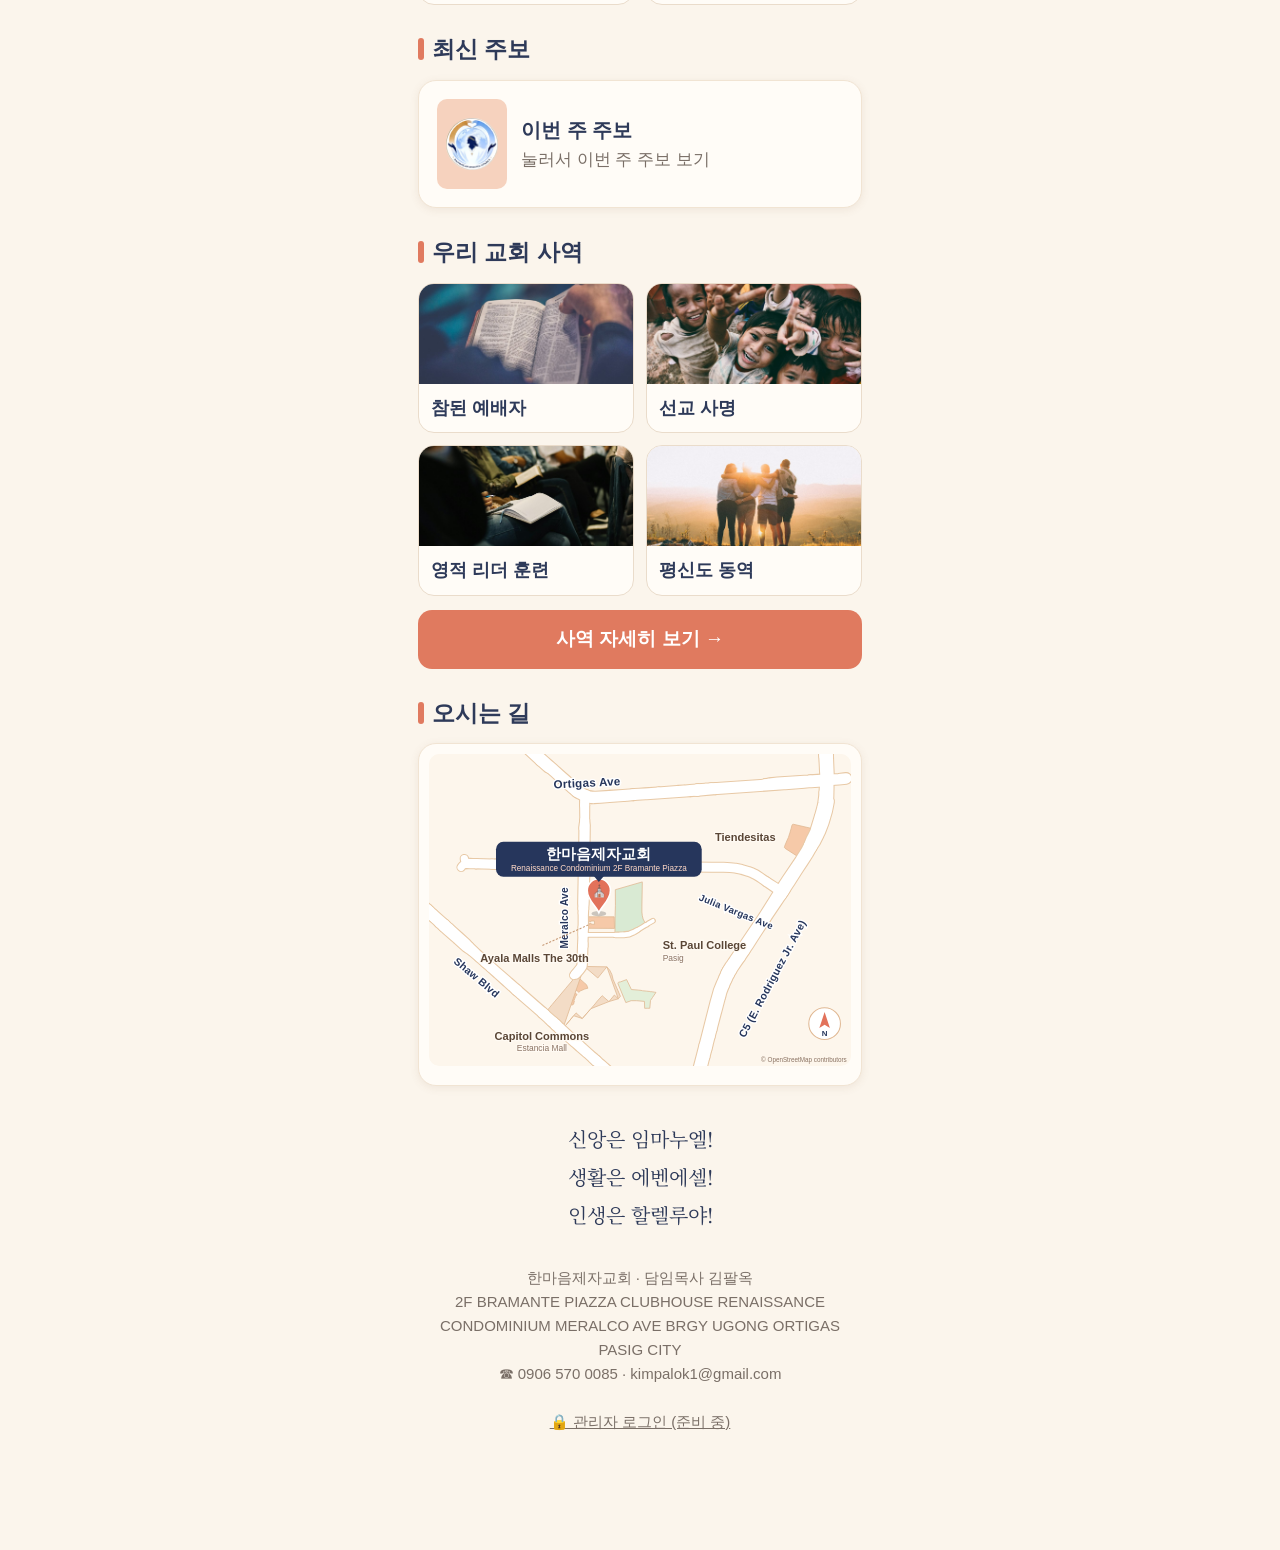
==== commit a9ca609d: "오시는 길: 구글맵 내비게이션 버튼, 정확한 좌표 지도 임베드, OSM 기반 새 약도(기존 약도 삭제)" ====
--- a/index.html
+++ b/index.html
@@ -21,7 +21,7 @@
 <a href="ministry.html#m3"><div class="ph" data-photo="leader"></div><b>영적 리더 훈련</b></a>
 <a href="ministry.html#m4"><div class="ph" data-photo="together"></div><b>평신도 동역</b></a></div>
 <a class="btn" href="ministry.html">사역 자세히 보기 →</a></section>
-<section id="map"><h2>오시는 길</h2><div class="card" style="padding:10px"><img data-photo="map" alt="약도" style="width:100%;border-radius:10px"></div></section>
+<section id="map"><h2>오시는 길</h2><a href="directions.html" class="card" style="display:block;padding:10px"><img data-photo="map" alt="교회 위치 지도 · 눌러서 오시는 길 보기" style="width:100%;border-radius:10px"></a></section>
 <section><div class="motto serif">신앙은 임마누엘!<br>생활은 에벤에셀!<br>인생은 할렐루야!</div></section>
 <div class="foot" id="more">한마음제자교회 · 담임목사 김팔옥<br>2F BRAMANTE PIAZZA CLUBHOUSE RENAISSANCE CONDOMINIUM MERALCO AVE BRGY UGONG ORTIGAS PASIG CITY<br>☎ 0906 570 0085 · kimpalok1@gmail.com<br><br><a href="#">🔒 관리자 로그인 (준비 중)</a></div>
 <nav class="tab"><a href="index.html" class="on"><span>🏠</span>홈</a><a href="index.html#about" class="A"><span>⛪</span>교회소개</a><a href="ministry.html" class="M"><span>🤝</span>사역</a><a href="jubo.html" class="B"><span>📖</span>주보</a><a href="#more" class="X"><span>☰</span>더보기</a></nav>
